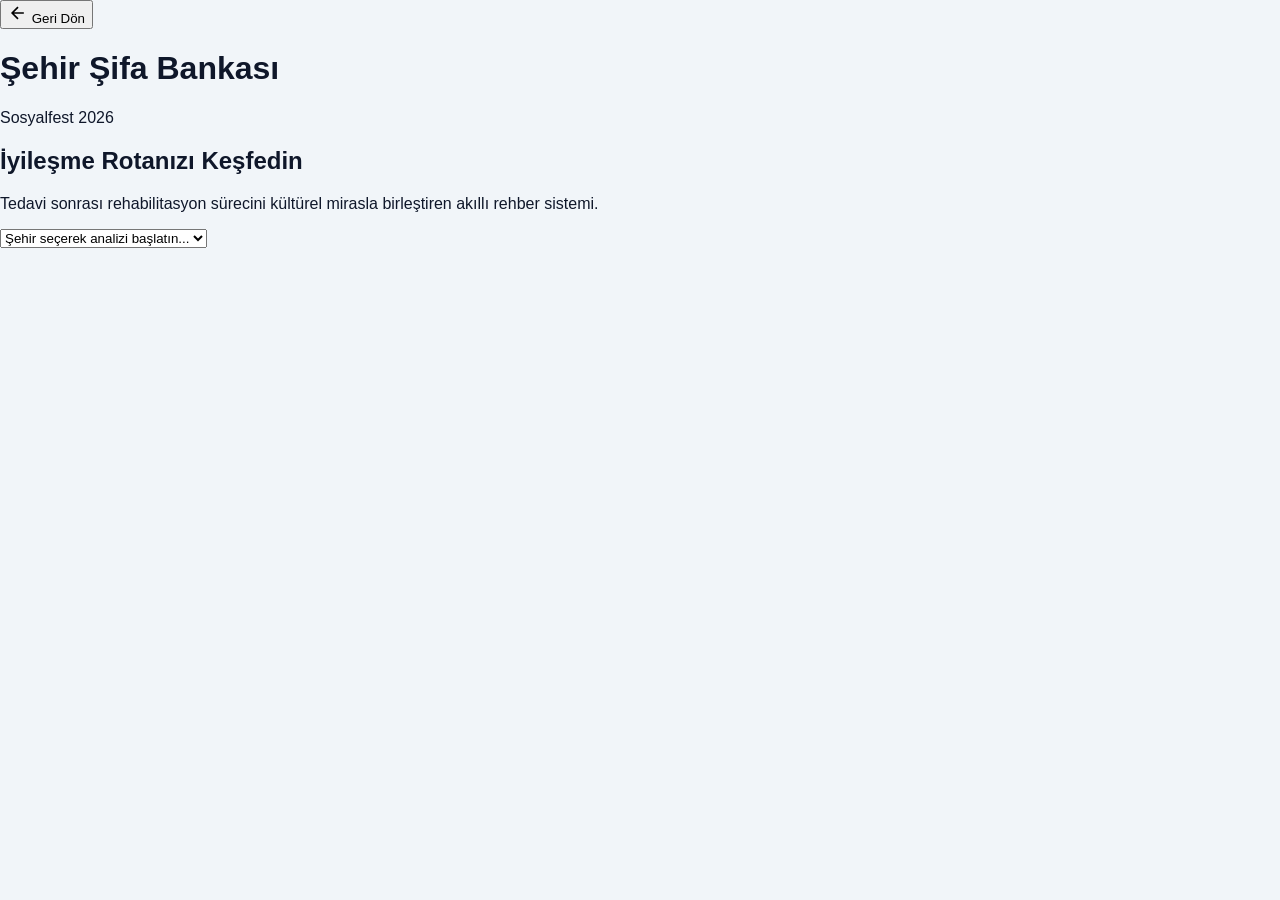
==== rehber.html @ 55301756 "Update rehber.html" ====
<!DOCTYPE html>
<html lang="tr">
<head>
    <meta charset="UTF-8">
    <meta name="viewport" content="width=device-width, initial-scale=1.0">
    <title>Sağlık Turizmi | Kültürel İyileşme Rehberi</title>
    <link rel="stylesheet" href="rehber.css">
</head>
<body>
    <div class="bg-blur shape-top"></div>
    <div class="bg-blur shape-bottom"></div>

    <div class="main-layout">
        <header class="navbar">
            <button onclick="window.history.back()" class="back-link">
                <svg width="20" height="20" viewBox="0 0 24 24" fill="none" stroke="currentColor" stroke-width="2"><path d="M19 12H5M12 19l-7-7 7-7"/></svg>
                Geri Dön
            </button>
            <div class="brand">
                <span class="pulse-icon"></span>
                <h1>Şehir Şifa Bankası</h1>
                <span class="sf-badge">Sosyalfest 2026</span>
            </div>
        </header>

        <section class="hero-section">
            <h2 class="animate-text">İyileşme Rotanızı Keşfedin</h2>
            <p>Tedavi sonrası rehabilitasyon sürecini kültürel mirasla birleştiren akıllı rehber sistemi.</p>
            
            <div class="input-group">
                <select id="citySelector" class="modern-select">
                    <option value="" disabled selected>Şehir seçerek analizi başlatın...</option>
                    <option value="eskisehir">Eskişehir</option>
                    <option value="adana">Adana</option>
                    <option value="istanbul">İstanbul</option>
                    <option value="antalya">Antalya</option>
                    <option value="ankara">Ankara</option>
                    </select>
                <div class="select-arrow"></div>
            </div>
        </section>

        <main id="resultContainer" class="results-grid hidden">
            </main>
    </div>

    <script src="rehber.js"></script>
</body>
</html>
---- rehber.css ----
:root {
    --bg-color: #f1f5f9;
    --dark-slate: #0f172a;
    --primary-blue: #0ea5e9;
    --glass-bg: rgba(255, 255, 255, 0.7);
    --glass-border: rgba(255, 255, 255, 0.5);
}

body {
    margin: 0;
    font-family: 'Segoe UI', Tahoma, Geneva, Verdana, sans-serif;
    background-color: var(--bg-color);
    color: var(--dark-slate);
    overflow-x: hidden;
}

/* Arka plandaki modern bulanık şekiller */
.bg-shape {
    position: fixed;
    border-radius: 50%;
    filter: blur(80px);
    z-index: -1;
}
.shape-1 { width: 400px; height: 400px; background: #e0f2fe; top: -100px; left: -100px; }
.shape-2 { width: 300px; height: 300px; background: #dbeafe; bottom: -50px; right: -50px; }

.guide-wrapper {
    max-width: 1000px;
    margin: 0 auto;
    padding: 20px;
}

/* --- HEADER --- */
.glass-header {
    display: flex;
    justify-content: space-between;
    align-items: center;
    background: var(--glass-bg);
    backdrop-filter: blur(15px);
    -webkit-backdrop-filter: blur(15px);
    padding: 15px 25px;
    border-radius: 20px;
    border: 1px solid var(--glass-border);
    box-shadow: 0 4px 30px rgba(0, 0, 0, 0.05);
    margin-bottom: 40px;
}

.btn-back {
    display: flex;
    align-items: center;
    gap: 8px;
    background: white;
    border: none;
    padding: 10px 18px;
    border-radius: 12px;
    font-weight: 600;
    cursor: pointer;
    box-shadow: 0 2px 10px rgba(0,0,0,0.05);
    transition: all 0.3s;
}

.btn-back:hover {
    background: var(--dark-slate);
    color: white;
}

.header-title { display: flex; align-items: center; gap: 10px; }
.header-title h2 { margin: 0; font-size: 1.2rem; }
.badge-pro { background: linear-gradient(135deg, #10b981, #059669); color: white; padding: 4px 10px; border-radius: 8px; font-size: 0.7rem; font-weight: bold; }

/* --- ARAMA ALANI --- */
.search-hero {
    text-align: center;
    margin-bottom: 50px;
    animation: slideDown 0.8s ease;
}

.search-hero h1 { font-size: 2.5rem; margin-bottom: 10px; color: var(--dark-slate); }
.search-hero p { color: #64748b; margin-bottom: 30px; }

.custom-select-wrapper {
    position: relative;
    max-width: 400px;
    margin: 0 auto;
}

.glass-select {
    width: 100%;
    appearance: none;
    background: white;
    border: 2px solid #e2e8f0;
    padding: 18px 20px;
    font-size: 1.1rem;
    border-radius: 16px;
    color: var(--dark-slate);
    font-weight: 600;
    cursor: pointer;
    box-shadow: 0 10px 25px rgba(0,0,0,0.05);
    transition: 0.3s;
}

.glass-select:focus { border-color: var(--primary-blue); outline: none; }

.select-icon {
    position: absolute;
    right: 20px;
    top: 50%;
    transform: translateY(-50%);
    pointer-events: none;
    color: #94a3b8;
}

/* --- KARTLAR (GRID) --- */
.places-grid {
    display: grid;
    grid-template-columns: repeat(auto-fit, minmax(300px, 1fr));
    gap: 25px;
}

.hidden { display: none; }

.place-card {
    background: white;
    border-radius: 20px;
    padding: 25px;
    box-shadow: 0 10px 30px rgba(0,0,0,0.04);
    border: 1px solid #f1f5f9;
    transition: all 0.4s;
    opacity: 0;
    transform: translateY(30px);
}

.place-card.show { opacity: 1; transform: translateY(0); }

.place-card:hover { transform: translateY(-5px); box-shadow: 0 15px 35px rgba(0,0,0,0.1); }

.card-tags { display: flex; gap: 8px; margin-bottom: 15px; }
.tag-access { background: #dcfce7; color: #166534; padding: 5px 10px; border-radius: 8px; font-size: 0.75rem; font-weight: bold; }
.tag-type { background: #e0f2fe; color: #075985; padding: 5px 10px; border-radius: 8px; font-size: 0.75rem; font-weight: bold; }

.place-card h3 { margin: 0 0 10px 0; font-size: 1.3rem; }
.place-card p { color: #475569; font-size: 0.9rem; line-height: 1.5; margin-bottom: 20px; }

.card-action {
    display: flex;
    justify-content: space-between;
    align-items: center;
    border-top: 1px solid #f1f5f9;
    padding-top: 15px;
}

.btn-route {
    background: var(--dark-slate);
    color: white;
    border: none;
    padding: 8px 16px;
    border-radius: 10px;
    font-weight: 600;
    cursor: pointer;
    transition: 0.3s;
}

.btn-route:hover { background: var(--primary-blue); }

/* Animasyonlar */
@keyframes slideDown {
    from { opacity: 0; transform: translateY(-20px); }
    to { opacity: 1; transform: translateY(0); }
}
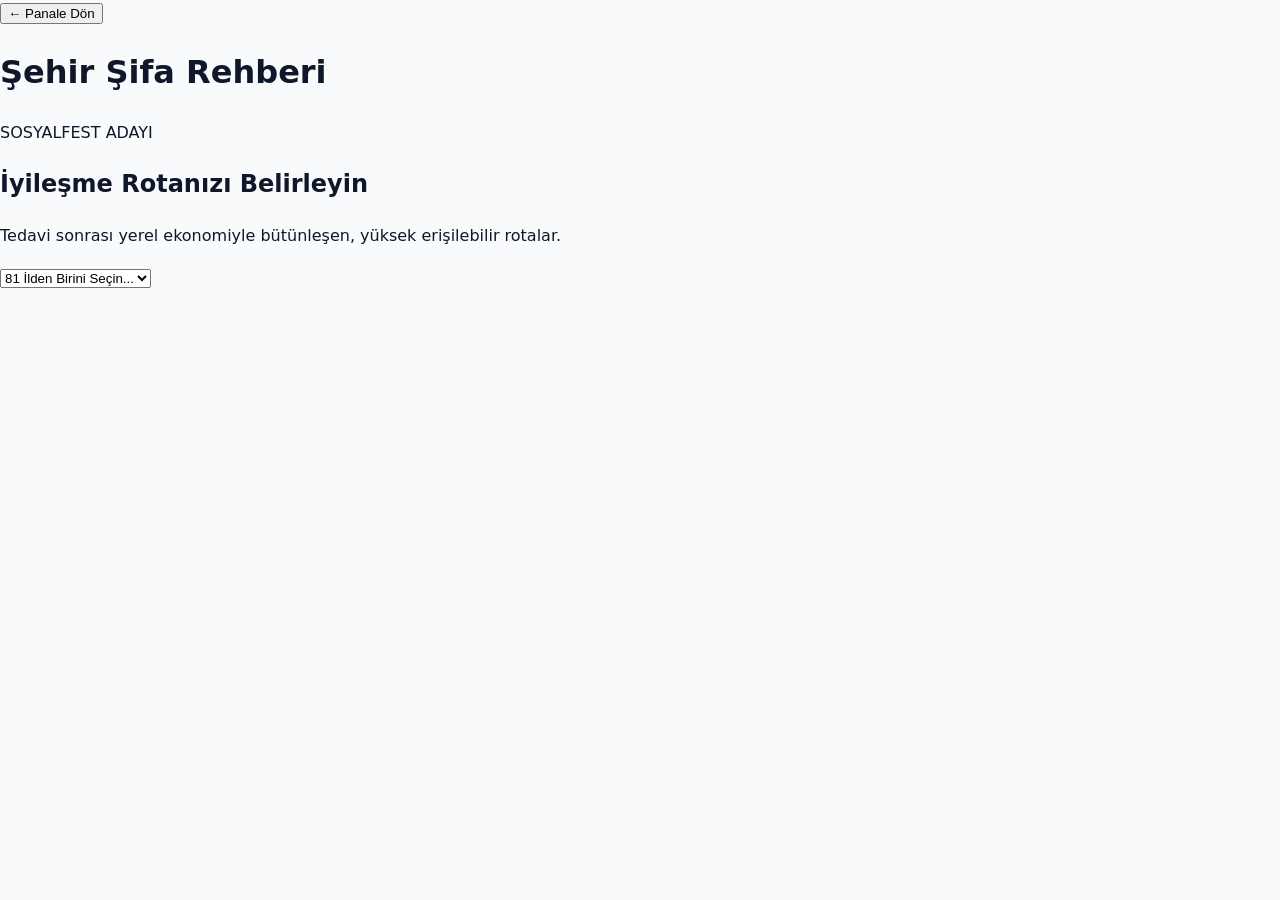
==== commit 2abe2d06: "Update rehber.html" ====
--- a/rehber.html
+++ b/rehber.html
@@ -3,44 +3,115 @@
 <head>
     <meta charset="UTF-8">
     <meta name="viewport" content="width=device-width, initial-scale=1.0">
-    <title>Sağlık Turizmi | Kültürel İyileşme Rehberi</title>
+    <title>Şehir Şifa Envanteri | Sosyalfest 2026</title>
     <link rel="stylesheet" href="rehber.css">
 </head>
 <body>
-    <div class="bg-blur shape-top"></div>
-    <div class="bg-blur shape-bottom"></div>
-
-    <div class="main-layout">
-        <header class="navbar">
-            <button onclick="window.history.back()" class="back-link">
-                <svg width="20" height="20" viewBox="0 0 24 24" fill="none" stroke="currentColor" stroke-width="2"><path d="M19 12H5M12 19l-7-7 7-7"/></svg>
-                Geri Dön
-            </button>
-            <div class="brand">
-                <span class="pulse-icon"></span>
-                <h1>Şehir Şifa Bankası</h1>
-                <span class="sf-badge">Sosyalfest 2026</span>
+    <div class="blur-bg"></div>
+    
+    <div class="container">
+        <header class="main-header">
+            <button onclick="window.history.back()" class="back-btn">← Panale Dön</button>
+            <div class="logo-box">
+                <div class="pulse"></div>
+                <h1>Şehir Şifa <span>Rehberi</span></h1>
             </div>
+            <div class="sf-tag">SOSYALFEST ADAYI</div>
         </header>
 
-        <section class="hero-section">
-            <h2 class="animate-text">İyileşme Rotanızı Keşfedin</h2>
-            <p>Tedavi sonrası rehabilitasyon sürecini kültürel mirasla birleştiren akıllı rehber sistemi.</p>
+        <section class="selection-area">
+            <h2>İyileşme Rotanızı Belirleyin</h2>
+            <p>Tedavi sonrası yerel ekonomiyle bütünleşen, yüksek erişilebilir rotalar.</p>
             
-            <div class="input-group">
-                <select id="citySelector" class="modern-select">
-                    <option value="" disabled selected>Şehir seçerek analizi başlatın...</option>
-                    <option value="eskisehir">Eskişehir</option>
-                    <option value="adana">Adana</option>
-                    <option value="istanbul">İstanbul</option>
-                    <option value="antalya">Antalya</option>
-                    <option value="ankara">Ankara</option>
-                    </select>
-                <div class="select-arrow"></div>
+            <div class="search-box">
+                <select id="citySelect">
+                    <option value="" disabled selected>81 İlden Birini Seçin...</option>
+                    <option value="ADANA">Adana</option>
+                    <option value="ADIYAMAN">Adıyaman</option>
+                    <option value="AFYONKARAHİSAR">Afyonkarahisar</option>
+                    <option value="AĞRI">Ağrı</option>
+                    <option value="AMASYA">Amasya</option>
+                    <option value="ANKARA">Ankara</option>
+                    <option value="ANTALYA">Antalya</option>
+                    <option value="ARTVİN">Artvin</option>
+                    <option value="AYDIN">Aydın</option>
+                    <option value="BALIKESİR">Balıkesir</option>
+                    <option value="BİLECİK">Bilecik</option>
+                    <option value="BİNGÖL">Bingöl</option>
+                    <option value="BİTLİS">Bitlis</option>
+                    <option value="BOLU">Bolu</option>
+                    <option value="BURDUR">Burdur</option>
+                    <option value="BURSA">Bursa</option>
+                    <option value="ÇANAKKALE">Çanakkale</option>
+                    <option value="ÇANKIRI">Çankırı</option>
+                    <option value="ÇORUM">Çorum</option>
+                    <option value="DENİZLİ">Denizli</option>
+                    <option value="DİYARBAKIR">Diyarbakır</option>
+                    <option value="EDİRNE">Edirne</option>
+                    <option value="ELAZIĞ">Elazığ</option>
+                    <option value="ERZİNCAN">Erzincan</option>
+                    <option value="ERZURUM">Erzurum</option>
+                    <option value="ESKİŞEHİR">Eskişehir</option>
+                    <option value="GAZİANTEP">Gaziantep</option>
+                    <option value="GİRESUN">Giresun</option>
+                    <option value="GÜMÜŞHANE">Gümüşhane</option>
+                    <option value="HAKKARİ">Hakkari</option>
+                    <option value="HATAY">Hatay</option>
+                    <option value="ISPARTA">Isparta</option>
+                    <option value="MERSİN">Mersin</option>
+                    <option value="İSTANBUL">İstanbul</option>
+                    <option value="İZMİR">İzmir</option>
+                    <option value="KARS">Kars</option>
+                    <option value="KASTAMONU">Kastamonu</option>
+                    <option value="KAYSERİ">Kayseri</option>
+                    <option value="KIRKLARELİ">Kırklareli</option>
+                    <option value="KIRŞEHİR">Kırşehir</option>
+                    <option value="KOCAELİ">Kocaeli</option>
+                    <option value="KONYA">Konya</option>
+                    <option value="KÜTAHYA">Kütahya</option>
+                    <option value="MALATYA">Malatya</option>
+                    <option value="MANİSA">Manisa</option>
+                    <option value="KAHRAMANMARAŞ">Kahramanmaraş</option>
+                    <option value="MARDİN">Mardin</option>
+                    <option value="MUĞLA">Muğla</option>
+                    <option value="MUŞ">Muş</option>
+                    <option value="NEVŞEHİR">Nevşehir</option>
+                    <option value="NİĞDE">Niğde</option>
+                    <option value="ORDU">Ordu</option>
+                    <option value="RIZE">Rize</option>
+                    <option value="SAKARYA">Sakarya</option>
+                    <option value="SAMSUN">Samsun</option>
+                    <option value="SİİRT">Siirt</option>
+                    <option value="SİNOP">Sinop</option>
+                    <option value="SİVAS">Sivas</option>
+                    <option value="TEKİRDAĞ">Tekirdağ</option>
+                    <option value="TOKAT">Tokat</option>
+                    <option value="TRABZON">Trabzon</option>
+                    <option value="TUNCELİ">Tunceli</option>
+                    <option value="ŞANLIURFA">Şanlıurfa</option>
+                    <option value="UŞAK">Uşak</option>
+                    <option value="VAN">Van</option>
+                    <option value="YOZGAT">Yozgat</option>
+                    <option value="ZONGULDAK">Zonguldak</option>
+                    <option value="AKSARAY">Aksaray</option>
+                    <option value="BAYBURT">Bayburt</option>
+                    <option value="KARAMAN">Karaman</option>
+                    <option value="KIRIKKALE">Kırıkkale</option>
+                    <option value="BATMAN">Batman</option>
+                    <option value="ŞIRNAK">Şırnak</option>
+                    <option value="BARTIN">Bartın</option>
+                    <option value="ARDAHAN">Ardahan</option>
+                    <option value="IĞDIR">Iğdır</option>
+                    <option value="YALOVA">Yalova</option>
+                    <option value="KARABÜK">Karabük</option>
+                    <option value="KİLİS">Kilis</option>
+                    <option value="OSMANİYE">Osmaniye</option>
+                    <option value="DÜZCE">Düzce</option>
+                </select>
             </div>
         </section>
 
-        <main id="resultContainer" class="results-grid hidden">
+        <main id="output" class="places-grid hidden">
             </main>
     </div>
 
--- a/rehber.css
+++ b/rehber.css
@@ -1,169 +1,117 @@
 :root {
-    --bg-color: #f1f5f9;
-    --dark-slate: #0f172a;
-    --primary-blue: #0ea5e9;
-    --glass-bg: rgba(255, 255, 255, 0.7);
-    --glass-border: rgba(255, 255, 255, 0.5);
+    --primary: #0ea5e9;
+    --dark: #0f172a;
+    --slate: #64748b;
+    --gold: #b45309;
+    --gold-bg: #fef3c7;
+    --glass: rgba(255, 255, 255, 0.8);
 }
 
 body {
     margin: 0;
-    font-family: 'Segoe UI', Tahoma, Geneva, Verdana, sans-serif;
-    background-color: var(--bg-color);
-    color: var(--dark-slate);
-    overflow-x: hidden;
+    font-family: 'Inter', system-ui, sans-serif;
+    background-color: #f8fafc;
+    color: var(--dark);
+    line-height: 1.6;
 }
 
-/* Arka plandaki modern bulanık şekiller */
-.bg-shape {
-    position: fixed;
-    border-radius: 50%;
-    filter: blur(80px);
-    z-index: -1;
-}
-.shape-1 { width: 400px; height: 400px; background: #e0f2fe; top: -100px; left: -100px; }
-.shape-2 { width: 300px; height: 300px; background: #dbeafe; bottom: -50px; right: -50px; }
+/* Arka Plan */
+.bg-blur { position: fixed; border-radius: 50%; filter: blur(100px); z-index: -1; opacity: 0.5; }
+.shape-top { width: 500px; height: 500px; background: #bae6fd; top: -200px; left: -100px; }
+.shape-bottom { width: 400px; height: 400px; background: #e0f2fe; bottom: -100px; right: -50px; }
 
-.guide-wrapper {
-    max-width: 1000px;
-    margin: 0 auto;
-    padding: 20px;
-}
+.main-layout { max-width: 1100px; margin: 0 auto; padding: 20px; }
 
-/* --- HEADER --- */
-.glass-header {
+/* Navbar */
+.navbar {
     display: flex;
     justify-content: space-between;
     align-items: center;
-    background: var(--glass-bg);
-    backdrop-filter: blur(15px);
-    -webkit-backdrop-filter: blur(15px);
-    padding: 15px 25px;
+    padding: 20px;
+    background: var(--glass);
+    backdrop-filter: blur(10px);
     border-radius: 20px;
-    border: 1px solid var(--glass-border);
-    box-shadow: 0 4px 30px rgba(0, 0, 0, 0.05);
-    margin-bottom: 40px;
+    border: 1px solid rgba(255,255,255,0.5);
+    margin-bottom: 50px;
+    box-shadow: 0 4px 20px rgba(0,0,0,0.03);
 }
 
-.btn-back {
+.back-link {
     display: flex;
     align-items: center;
     gap: 8px;
     background: white;
     border: none;
-    padding: 10px 18px;
+    padding: 10px 20px;
     border-radius: 12px;
-    font-weight: 600;
-    cursor: pointer;
-    box-shadow: 0 2px 10px rgba(0,0,0,0.05);
-    transition: all 0.3s;
-}
-
-.btn-back:hover {
-    background: var(--dark-slate);
-    color: white;
-}
-
-.header-title { display: flex; align-items: center; gap: 10px; }
-.header-title h2 { margin: 0; font-size: 1.2rem; }
-.badge-pro { background: linear-gradient(135deg, #10b981, #059669); color: white; padding: 4px 10px; border-radius: 8px; font-size: 0.7rem; font-weight: bold; }
-
-/* --- ARAMA ALANI --- */
-.search-hero {
-    text-align: center;
-    margin-bottom: 50px;
-    animation: slideDown 0.8s ease;
-}
-
-.search-hero h1 { font-size: 2.5rem; margin-bottom: 10px; color: var(--dark-slate); }
-.search-hero p { color: #64748b; margin-bottom: 30px; }
-
-.custom-select-wrapper {
-    position: relative;
-    max-width: 400px;
-    margin: 0 auto;
-}
-
-.glass-select {
-    width: 100%;
-    appearance: none;
-    background: white;
-    border: 2px solid #e2e8f0;
-    padding: 18px 20px;
-    font-size: 1.1rem;
-    border-radius: 16px;
-    color: var(--dark-slate);
-    font-weight: 600;
-    cursor: pointer;
-    box-shadow: 0 10px 25px rgba(0,0,0,0.05);
-    transition: 0.3s;
-}
-
-.glass-select:focus { border-color: var(--primary-blue); outline: none; }
-
-.select-icon {
-    position: absolute;
-    right: 20px;
-    top: 50%;
-    transform: translateY(-50%);
-    pointer-events: none;
-    color: #94a3b8;
-}
-
-/* --- KARTLAR (GRID) --- */
-.places-grid {
-    display: grid;
-    grid-template-columns: repeat(auto-fit, minmax(300px, 1fr));
-    gap: 25px;
-}
-
-.hidden { display: none; }
-
-.place-card {
-    background: white;
-    border-radius: 20px;
-    padding: 25px;
-    box-shadow: 0 10px 30px rgba(0,0,0,0.04);
-    border: 1px solid #f1f5f9;
-    transition: all 0.4s;
-    opacity: 0;
-    transform: translateY(30px);
-}
-
-.place-card.show { opacity: 1; transform: translateY(0); }
-
-.place-card:hover { transform: translateY(-5px); box-shadow: 0 15px 35px rgba(0,0,0,0.1); }
-
-.card-tags { display: flex; gap: 8px; margin-bottom: 15px; }
-.tag-access { background: #dcfce7; color: #166534; padding: 5px 10px; border-radius: 8px; font-size: 0.75rem; font-weight: bold; }
-.tag-type { background: #e0f2fe; color: #075985; padding: 5px 10px; border-radius: 8px; font-size: 0.75rem; font-weight: bold; }
-
-.place-card h3 { margin: 0 0 10px 0; font-size: 1.3rem; }
-.place-card p { color: #475569; font-size: 0.9rem; line-height: 1.5; margin-bottom: 20px; }
-
-.card-action {
-    display: flex;
-    justify-content: space-between;
-    align-items: center;
-    border-top: 1px solid #f1f5f9;
-    padding-top: 15px;
-}
-
-.btn-route {
-    background: var(--dark-slate);
-    color: white;
-    border: none;
-    padding: 8px 16px;
-    border-radius: 10px;
     font-weight: 600;
     cursor: pointer;
     transition: 0.3s;
 }
 
-.btn-route:hover { background: var(--primary-blue); }
+.back-link:hover { background: var(--dark); color: white; }
 
-/* Animasyonlar */
-@keyframes slideDown {
-    from { opacity: 0; transform: translateY(-20px); }
-    to { opacity: 1; transform: translateY(0); }
+.brand { display: flex; align-items: center; gap: 12px; }
+.brand h1 { font-size: 1.1rem; margin: 0; letter-spacing: -0.5px; }
+.sf-badge { background: #10b981; color: white; font-size: 0.7rem; padding: 4px 10px; border-radius: 20px; font-weight: bold; }
+
+/* Hero */
+.hero-section { text-align: center; margin-bottom: 60px; }
+.hero-section h2 { font-size: 2.8rem; margin-bottom: 10px; color: var(--dark); }
+.hero-section p { color: var(--slate); max-width: 600px; margin: 0 auto 30px; }
+
+.input-group { position: relative; max-width: 450px; margin: 0 auto; }
+.modern-select {
+    width: 100%;
+    padding: 18px 25px;
+    border-radius: 18px;
+    border: 2px solid #e2e8f0;
+    font-size: 1.1rem;
+    font-weight: 600;
+    appearance: none;
+    cursor: pointer;
+    background: white;
+    box-shadow: 0 10px 30px rgba(0,0,0,0.05);
 }
+
+/* Grid & Cards */
+.results-grid {
+    display: grid;
+    grid-template-columns: repeat(auto-fit, minmax(320px, 1fr));
+    gap: 25px;
+}
+
+.place-card {
+    background: white;
+    border-radius: 24px;
+    padding: 30px;
+    border: 1px solid #f1f5f9;
+    box-shadow: 0 4px 6px rgba(0,0,0,0.02);
+    transition: 0.4s cubic-bezier(0.175, 0.885, 0.32, 1.275);
+    opacity: 0;
+    transform: translateY(20px);
+}
+
+.place-card.show { opacity: 1; transform: translateY(0); }
+.place-card:hover { transform: translateY(-8px); box-shadow: 0 20px 40px rgba(0,0,0,0.08); }
+
+.tag-row { display: flex; gap: 10px; margin-bottom: 20px; }
+.tag { padding: 6px 12px; border-radius: 10px; font-size: 0.75rem; font-weight: 700; text-transform: uppercase; }
+.tag-blue { background: #e0f2fe; color: #0369a1; }
+.tag-green { background: #dcfce7; color: #15803d; }
+
+/* Premium Box (Döviz Girişi) */
+.premium-offer {
+    background: var(--gold-bg);
+    border: 1px dashed var(--gold);
+    padding: 15px;
+    border-radius: 15px;
+    margin: 20px 0;
+    display: flex;
+    gap: 12px;
+}
+
+.premium-offer b { color: var(--gold); font-size: 0.8rem; display: block; margin-bottom: 2px; }
+.premium-offer p { font-size: 0.85rem; color: #92400e; margin: 0; font-weight: 500; }
+
+.hidden { display: none; }
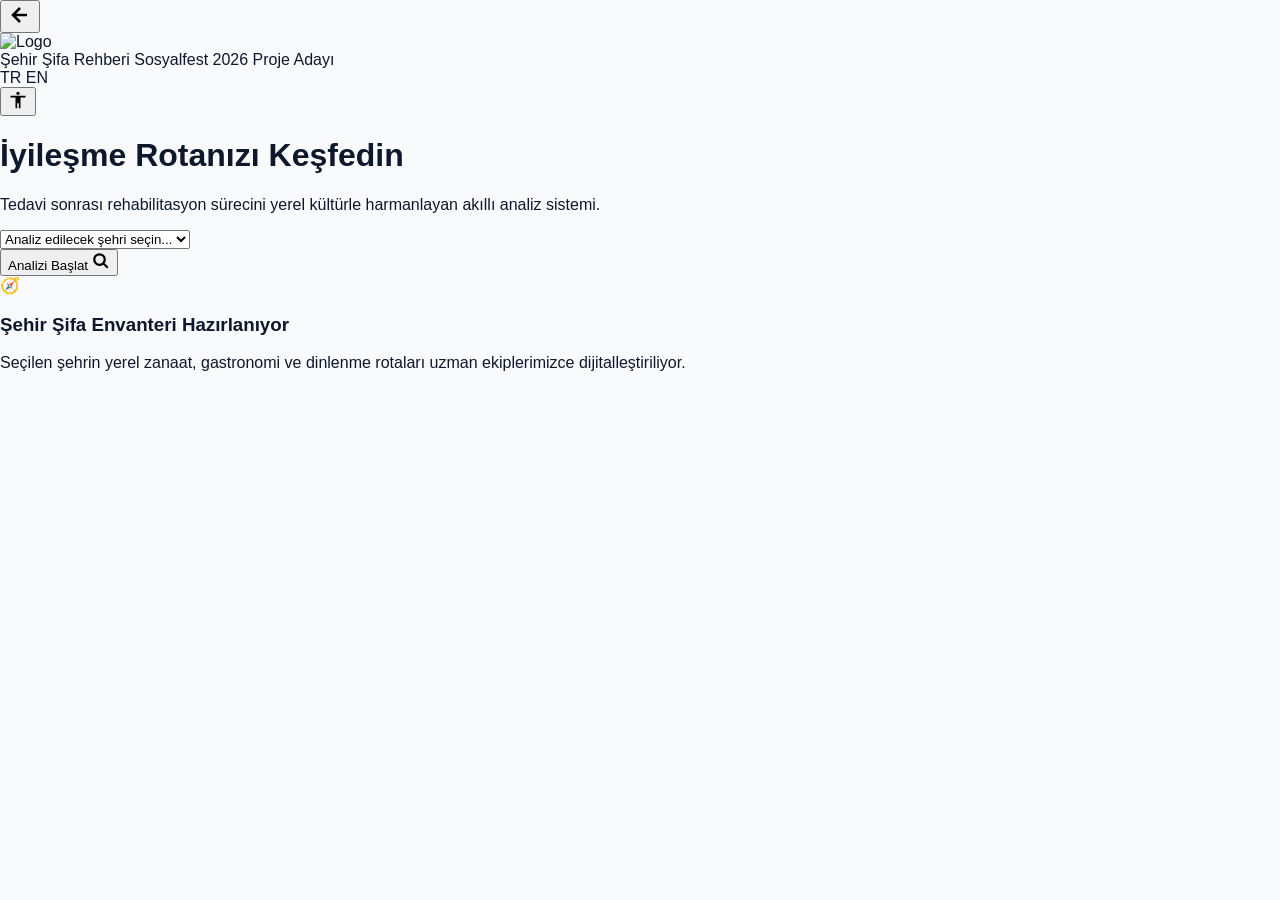
==== commit 8f469bc9: "Update rehber.html" ====
--- a/rehber.html
+++ b/rehber.html
@@ -3,116 +3,112 @@
 <head>
     <meta charset="UTF-8">
     <meta name="viewport" content="width=device-width, initial-scale=1.0">
-    <title>Şehir Şifa Envanteri | Sosyalfest 2026</title>
+    <title>Şehir Şifa Bankası | Akıllı İyileşme Rehberi</title>
+    
+    <link rel="icon" type="image/png" href="assets/logo.png">
+    
+    <link href="https://fonts.googleapis.com/css2?family=Plus+Jakarta+Sans:wght@300;400;600;800&display=swap" rel="stylesheet">
+    
     <link rel="stylesheet" href="rehber.css">
 </head>
 <body>
-    <div class="blur-bg"></div>
-    
-    <div class="container">
-        <header class="main-header">
-            <button onclick="window.history.back()" class="back-btn">← Panale Dön</button>
-            <div class="logo-box">
-                <div class="pulse"></div>
-                <h1>Şehir Şifa <span>Rehberi</span></h1>
+
+    <div class="background-elements">
+        <div class="blob"></div>
+        <div class="blob"></div>
+    </div>
+
+    <div class="app-container">
+        <nav class="glass-nav">
+            <div class="nav-left">
+                <button onclick="window.history.back()" class="btn-icon" title="Geri Dön">
+                    <svg viewBox="0 0 24 24" width="24" height="24" fill="none" stroke="currentColor" stroke-width="2.5"><path d="M19 12H5M12 19l-7-7 7-7"/></svg>
+                </button>
+                <div class="brand-identity">
+                    <img src="assets/logo.png" alt="Logo" class="mini-logo">
+                    <div class="brand-text">
+                        <span class="brand-name">Şehir Şifa Rehberi</span>
+                        <span class="brand-tagline">Sosyalfest 2026 Proje Adayı</span>
+                    </div>
+                </div>
             </div>
-            <div class="sf-tag">SOSYALFEST ADAYI</div>
+            
+            <div class="nav-right">
+                <div class="lang-switcher">
+                    <span class="active">TR</span>
+                    <span>EN</span>
+                </div>
+                <button class="btn-accessibility" title="Engelsiz Modu">
+                    <svg viewBox="0 0 24 24" width="20" height="20" fill="currentColor"><path d="M12 2c1.1 0 2 .9 2 2s-.9 2-2 2-2-.9-2-2 .9-2 2-2zm9 7h-6v13h-2v-6h-2v6H9V9H3V7h18v2z"/></svg>
+                </button>
+            </div>
+        </nav>
+
+        <header class="hero-header">
+            <h1 class="gradient-text">İyileşme Rotanızı Keşfedin</h1>
+            <p>Tedavi sonrası rehabilitasyon sürecini yerel kültürle harmanlayan akıllı analiz sistemi.</p>
+            
+            <div class="search-engine">
+                <div class="select-wrapper">
+                    <select id="citySelector">
+                        <option value="" disabled selected>Analiz edilecek şehri seçin...</option>
+                        <option value="eskisehir">Eskişehir</option>
+                        <option value="adana">Adana</option>
+                        <option value="istanbul">İstanbul</option>
+                        <option value="antalya">Antalya</option>
+                        </select>
+                </div>
+                <button class="btn-search">
+                    <span>Analizi Başlat</span>
+                    <svg viewBox="0 0 24 24" width="18" height="18" fill="none" stroke="currentColor" stroke-width="3"><path d="M21 21l-6-6m2-5a7 7 0 11-14 0 7 7 0 0114 0z"/></svg>
+                </button>
+            </div>
         </header>
 
-        <section class="selection-area">
-            <h2>İyileşme Rotanızı Belirleyin</h2>
-            <p>Tedavi sonrası yerel ekonomiyle bütünleşen, yüksek erişilebilir rotalar.</p>
-            
-            <div class="search-box">
-                <select id="citySelect">
-                    <option value="" disabled selected>81 İlden Birini Seçin...</option>
-                    <option value="ADANA">Adana</option>
-                    <option value="ADIYAMAN">Adıyaman</option>
-                    <option value="AFYONKARAHİSAR">Afyonkarahisar</option>
-                    <option value="AĞRI">Ağrı</option>
-                    <option value="AMASYA">Amasya</option>
-                    <option value="ANKARA">Ankara</option>
-                    <option value="ANTALYA">Antalya</option>
-                    <option value="ARTVİN">Artvin</option>
-                    <option value="AYDIN">Aydın</option>
-                    <option value="BALIKESİR">Balıkesir</option>
-                    <option value="BİLECİK">Bilecik</option>
-                    <option value="BİNGÖL">Bingöl</option>
-                    <option value="BİTLİS">Bitlis</option>
-                    <option value="BOLU">Bolu</option>
-                    <option value="BURDUR">Burdur</option>
-                    <option value="BURSA">Bursa</option>
-                    <option value="ÇANAKKALE">Çanakkale</option>
-                    <option value="ÇANKIRI">Çankırı</option>
-                    <option value="ÇORUM">Çorum</option>
-                    <option value="DENİZLİ">Denizli</option>
-                    <option value="DİYARBAKIR">Diyarbakır</option>
-                    <option value="EDİRNE">Edirne</option>
-                    <option value="ELAZIĞ">Elazığ</option>
-                    <option value="ERZİNCAN">Erzincan</option>
-                    <option value="ERZURUM">Erzurum</option>
-                    <option value="ESKİŞEHİR">Eskişehir</option>
-                    <option value="GAZİANTEP">Gaziantep</option>
-                    <option value="GİRESUN">Giresun</option>
-                    <option value="GÜMÜŞHANE">Gümüşhane</option>
-                    <option value="HAKKARİ">Hakkari</option>
-                    <option value="HATAY">Hatay</option>
-                    <option value="ISPARTA">Isparta</option>
-                    <option value="MERSİN">Mersin</option>
-                    <option value="İSTANBUL">İstanbul</option>
-                    <option value="İZMİR">İzmir</option>
-                    <option value="KARS">Kars</option>
-                    <option value="KASTAMONU">Kastamonu</option>
-                    <option value="KAYSERİ">Kayseri</option>
-                    <option value="KIRKLARELİ">Kırklareli</option>
-                    <option value="KIRŞEHİR">Kırşehir</option>
-                    <option value="KOCAELİ">Kocaeli</option>
-                    <option value="KONYA">Konya</option>
-                    <option value="KÜTAHYA">Kütahya</option>
-                    <option value="MALATYA">Malatya</option>
-                    <option value="MANİSA">Manisa</option>
-                    <option value="KAHRAMANMARAŞ">Kahramanmaraş</option>
-                    <option value="MARDİN">Mardin</option>
-                    <option value="MUĞLA">Muğla</option>
-                    <option value="MUŞ">Muş</option>
-                    <option value="NEVŞEHİR">Nevşehir</option>
-                    <option value="NİĞDE">Niğde</option>
-                    <option value="ORDU">Ordu</option>
-                    <option value="RIZE">Rize</option>
-                    <option value="SAKARYA">Sakarya</option>
-                    <option value="SAMSUN">Samsun</option>
-                    <option value="SİİRT">Siirt</option>
-                    <option value="SİNOP">Sinop</option>
-                    <option value="SİVAS">Sivas</option>
-                    <option value="TEKİRDAĞ">Tekirdağ</option>
-                    <option value="TOKAT">Tokat</option>
-                    <option value="TRABZON">Trabzon</option>
-                    <option value="TUNCELİ">Tunceli</option>
-                    <option value="ŞANLIURFA">Şanlıurfa</option>
-                    <option value="UŞAK">Uşak</option>
-                    <option value="VAN">Van</option>
-                    <option value="YOZGAT">Yozgat</option>
-                    <option value="ZONGULDAK">Zonguldak</option>
-                    <option value="AKSARAY">Aksaray</option>
-                    <option value="BAYBURT">Bayburt</option>
-                    <option value="KARAMAN">Karaman</option>
-                    <option value="KIRIKKALE">Kırıkkale</option>
-                    <option value="BATMAN">Batman</option>
-                    <option value="ŞIRNAK">Şırnak</option>
-                    <option value="BARTIN">Bartın</option>
-                    <option value="ARDAHAN">Ardahan</option>
-                    <option value="IĞDIR">Iğdır</option>
-                    <option value="YALOVA">Yalova</option>
-                    <option value="KARABÜK">Karabük</option>
-                    <option value="KİLİS">Kilis</option>
-                    <option value="OSMANİYE">Osmaniye</option>
-                    <option value="DÜZCE">Düzce</option>
-                </select>
+        <main id="mainGrid" class="results-grid hidden">
+            <div class="rota-card animate-card">
+                <div class="card-status">
+                    <span class="status-badge accessibility-high">♿ Tam Erişilebilir</span>
+                    <span class="status-badge impact-high">💎 Yerel Kalkınma: %92</span>
+                </div>
+                
+                <div class="card-image-area">
+                    <img src="assets/sample-place.jpg" alt="Yer Resmi">
+                    <div class="healing-score">
+                        <span class="score-val">9.8</span>
+                        <span class="score-label">Şifa Skoru</span>
+                    </div>
+                </div>
+
+                <div class="card-content">
+                    <div class="cat-tag">KÜLTÜR & TERAPİ</div>
+                    <h3>Odunpazarı Zanaat Atölyeleri</h3>
+                    <p>Ameliyat sonrası motor beceri rehabilitasyonu için lületaşı ve cam işleme seansları.</p>
+                    
+                    <div class="card-metrics">
+                        <div class="metric">
+                            <small>Mesafe</small>
+                            <span>Merkezde</span>
+                        </div>
+                        <div class="metric">
+                            <small>Sakinlik</small>
+                            <span>Yüksek</span>
+                        </div>
+                    </div>
+
+                    <div class="card-actions">
+                        <button class="btn-details">Detaylı Analiz</button>
+                        <button class="btn-route">Yol Tarifi</button>
+                    </div>
+                </div>
             </div>
-        </section>
+        </main>
 
-        <main id="output" class="places-grid hidden">
-            </main>
+        <footer id="emptyState" class="empty-state">
+            <div class="empty-icon">🧭</div>
+            <h3>Şehir Şifa Envanteri Hazırlanıyor</h3>
+            <p>Seçilen şehrin yerel zanaat, gastronomi ve dinlenme rotaları uzman ekiplerimizce dijitalleştiriliyor.</p>
+        </footer>
     </div>
 
     <script src="rehber.js"></script>
--- a/rehber.css
+++ b/rehber.css
@@ -1,117 +1,107 @@
 :root {
-    --primary: #0ea5e9;
+    --primary: #0284c7;
     --dark: #0f172a;
-    --slate: #64748b;
-    --gold: #b45309;
-    --gold-bg: #fef3c7;
-    --glass: rgba(255, 255, 255, 0.8);
+    --accent: #10b981;
+    --bg: #f8fafc;
 }
 
 body {
     margin: 0;
-    font-family: 'Inter', system-ui, sans-serif;
-    background-color: #f8fafc;
+    font-family: 'Inter', sans-serif;
+    background: var(--bg);
     color: var(--dark);
-    line-height: 1.6;
+    overflow-x: hidden;
 }
 
-/* Arka Plan */
-.bg-blur { position: fixed; border-radius: 50%; filter: blur(100px); z-index: -1; opacity: 0.5; }
-.shape-top { width: 500px; height: 500px; background: #bae6fd; top: -200px; left: -100px; }
-.shape-bottom { width: 400px; height: 400px; background: #e0f2fe; bottom: -100px; right: -50px; }
+.blur-bg {
+    position: fixed;
+    top: -10%; left: -10%;
+    width: 120%; height: 120%;
+    background: radial-gradient(circle, #e0f2fe 0%, #f8fafc 100%);
+    z-index: -1;
+}
 
-.main-layout { max-width: 1100px; margin: 0 auto; padding: 20px; }
+.container { max-width: 1100px; margin: 0 auto; padding: 20px; }
 
-/* Navbar */
-.navbar {
+/* Header */
+.main-header {
     display: flex;
     justify-content: space-between;
     align-items: center;
     padding: 20px;
-    background: var(--glass);
-    backdrop-filter: blur(10px);
+    background: white;
     border-radius: 20px;
-    border: 1px solid rgba(255,255,255,0.5);
-    margin-bottom: 50px;
-    box-shadow: 0 4px 20px rgba(0,0,0,0.03);
+    box-shadow: 0 4px 20px rgba(0,0,0,0.05);
+    margin-bottom: 40px;
 }
 
-.back-link {
-    display: flex;
-    align-items: center;
-    gap: 8px;
-    background: white;
-    border: none;
-    padding: 10px 20px;
-    border-radius: 12px;
-    font-weight: 600;
-    cursor: pointer;
-    transition: 0.3s;
+.back-btn {
+    background: var(--dark);
+    color: white; border: none;
+    padding: 10px 20px; border-radius: 12px;
+    cursor: pointer; font-weight: 600;
 }
 
-.back-link:hover { background: var(--dark); color: white; }
+.logo-box h1 { font-size: 1.2rem; margin: 0; }
+.logo-box span { color: var(--primary); }
 
-.brand { display: flex; align-items: center; gap: 12px; }
-.brand h1 { font-size: 1.1rem; margin: 0; letter-spacing: -0.5px; }
-.sf-badge { background: #10b981; color: white; font-size: 0.7rem; padding: 4px 10px; border-radius: 20px; font-weight: bold; }
-
-/* Hero */
-.hero-section { text-align: center; margin-bottom: 60px; }
-.hero-section h2 { font-size: 2.8rem; margin-bottom: 10px; color: var(--dark); }
-.hero-section p { color: var(--slate); max-width: 600px; margin: 0 auto 30px; }
-
-.input-group { position: relative; max-width: 450px; margin: 0 auto; }
-.modern-select {
-    width: 100%;
-    padding: 18px 25px;
-    border-radius: 18px;
-    border: 2px solid #e2e8f0;
-    font-size: 1.1rem;
-    font-weight: 600;
-    appearance: none;
-    cursor: pointer;
-    background: white;
-    box-shadow: 0 10px 30px rgba(0,0,0,0.05);
+.sf-tag {
+    background: var(--accent);
+    color: white; padding: 5px 12px;
+    border-radius: 8px; font-weight: 800; font-size: 0.7rem;
 }
 
-/* Grid & Cards */
-.results-grid {
+/* Search */
+.selection-area { text-align: center; margin-bottom: 50px; }
+.modern-select {
+    width: 100%; max-width: 400px;
+    padding: 15px; border-radius: 12px;
+    border: 2px solid #e2e8f0; font-size: 1rem;
+}
+
+/* Grid */
+.places-grid {
     display: grid;
     grid-template-columns: repeat(auto-fit, minmax(320px, 1fr));
     gap: 25px;
+    padding-bottom: 50px;
 }
 
-.place-card {
-    background: white;
-    border-radius: 24px;
-    padding: 30px;
-    border: 1px solid #f1f5f9;
-    box-shadow: 0 4px 6px rgba(0,0,0,0.02);
-    transition: 0.4s cubic-bezier(0.175, 0.885, 0.32, 1.275);
-    opacity: 0;
-    transform: translateY(20px);
+.hidden { display: none; }
+
+/* Place Card */
+.card {
+    background: white; border-radius: 24px;
+    padding: 25px; border: 1px solid #f1f5f9;
+    box-shadow: 0 10px 30px rgba(0,0,0,0.03);
+    transition: 0.3s ease;
+    opacity: 0; transform: translateY(20px);
 }
 
-.place-card.show { opacity: 1; transform: translateY(0); }
-.place-card:hover { transform: translateY(-8px); box-shadow: 0 20px 40px rgba(0,0,0,0.08); }
+.card.show { opacity: 1; transform: translateY(0); }
 
-.tag-row { display: flex; gap: 10px; margin-bottom: 20px; }
-.tag { padding: 6px 12px; border-radius: 10px; font-size: 0.75rem; font-weight: 700; text-transform: uppercase; }
-.tag-blue { background: #e0f2fe; color: #0369a1; }
-.tag-green { background: #dcfce7; color: #15803d; }
+.card-header { display: flex; justify-content: space-between; margin-bottom: 15px; }
+.score-badge { background: #fef3c7; color: #92400e; padding: 4px 10px; border-radius: 8px; font-size: 0.8rem; font-weight: 700; }
 
-/* Premium Box (Döviz Girişi) */
-.premium-offer {
-    background: var(--gold-bg);
-    border: 1px dashed var(--gold);
-    padding: 15px;
-    border-radius: 15px;
-    margin: 20px 0;
-    display: flex;
-    gap: 12px;
+.card h3 { margin: 10px 0; color: var(--dark); }
+.card p { color: #64748b; font-size: 0.9rem; line-height: 1.6; }
+
+.eco-box {
+    background: #ecfdf5; border: 1px solid #10b981;
+    padding: 12px; border-radius: 12px; margin-top: 15px;
 }
 
-.premium-offer b { color: var(--gold); font-size: 0.8rem; display: block; margin-bottom: 2px; }
-.premium-offer p { font-size: 0.85rem; color: #92400e; margin: 0; font-weight: 500; }
+.eco-box small { color: #065f46; font-weight: 700; display: block; }
+.eco-box span { font-size: 0.85rem; color: #047857; }
 
-.hidden { display: none; }
+.card-footer {
+    margin-top: 20px; padding-top: 15px;
+    border-top: 1px solid #f1f5f9;
+    display: flex; justify-content: space-between; align-items: center;
+}
+
+.btn-go {
+    background: var(--primary); color: white;
+    border: none; padding: 8px 16px; border-radius: 8px;
+    cursor: pointer; font-weight: 600;
+}
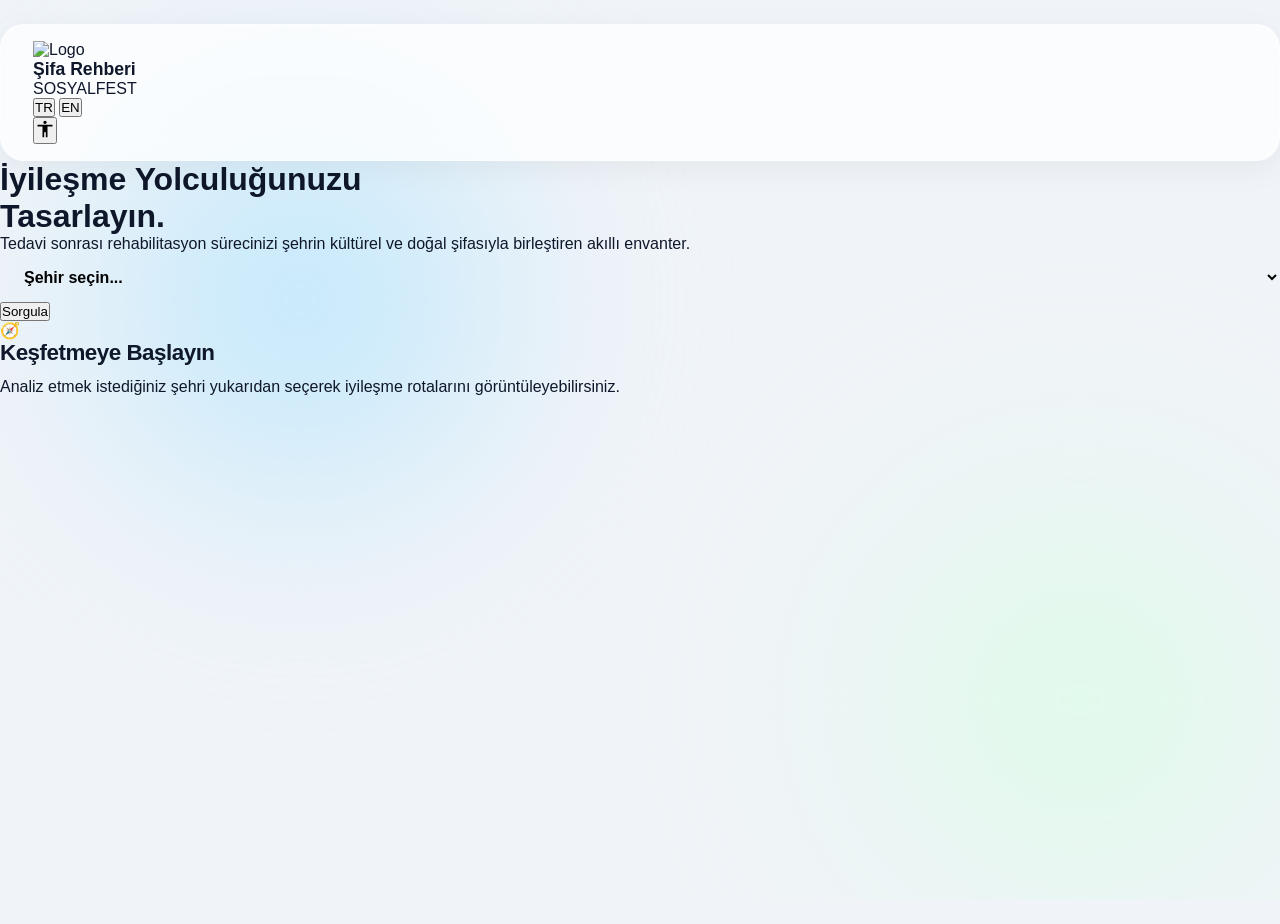
==== commit bc492c5d: "Update rehber.html" ====
--- a/rehber.html
+++ b/rehber.html
@@ -3,9 +3,9 @@
 <head>
     <meta charset="UTF-8">
     <meta name="viewport" content="width=device-width, initial-scale=1.0">
-    <title>Şehir Şifa Bankası | Akıllı İyileşme Rehberi</title>
+    <title>Şehir Şifa Rehberi | Sosyalfest 2026</title>
     
-    <link rel="icon" type="image/png" href="assets/logo.png">
+    <link rel="icon" type="image/png" href="logo.png">
     
     <link href="https://fonts.googleapis.com/css2?family=Plus+Jakarta+Sans:wght@300;400;600;800&display=swap" rel="stylesheet">
     
@@ -20,95 +20,55 @@
 
     <div class="app-container">
         <nav class="glass-nav">
-            <div class="nav-left">
-                <button onclick="window.history.back()" class="btn-icon" title="Geri Dön">
-                    <svg viewBox="0 0 24 24" width="24" height="24" fill="none" stroke="currentColor" stroke-width="2.5"><path d="M19 12H5M12 19l-7-7 7-7"/></svg>
-                </button>
-                <div class="brand-identity">
-                    <img src="assets/logo.png" alt="Logo" class="mini-logo">
-                    <div class="brand-text">
-                        <span class="brand-name">Şehir Şifa Rehberi</span>
-                        <span class="brand-tagline">Sosyalfest 2026 Proje Adayı</span>
+            <div class="nav-content">
+                <div class="nav-left" onclick="window.history.back()">
+                    <div class="logo-wrapper">
+                        <img src="logo.png" alt="Logo" class="main-logo">
+                    </div>
+                    <div class="brand-info">
+                        <span class="brand-name">Şifa Rehberi</span>
+                        <span class="sf-badge">SOSYALFEST</span>
                     </div>
                 </div>
-            </div>
-            
-            <div class="nav-right">
-                <div class="lang-switcher">
-                    <span class="active">TR</span>
-                    <span>EN</span>
+                
+                <div class="nav-right">
+                    <div class="lang-selector">
+                        <button class="lang-btn active">TR</button>
+                        <button class="lang-btn">EN</button>
+                    </div>
+                    <button class="accessibility-toggle" title="Erişilebilirlik Modu">
+                        <svg viewBox="0 0 24 24" width="20" height="20" fill="currentColor"><path d="M12 2c1.1 0 2 .9 2 2s-.9 2-2 2-2-.9-2-2 .9-2 2-2zm9 7h-6v13h-2v-6h-2v6H9V9H3V7h18v2z"/></svg>
+                    </button>
                 </div>
-                <button class="btn-accessibility" title="Engelsiz Modu">
-                    <svg viewBox="0 0 24 24" width="20" height="20" fill="currentColor"><path d="M12 2c1.1 0 2 .9 2 2s-.9 2-2 2-2-.9-2-2 .9-2 2-2zm9 7h-6v13h-2v-6h-2v6H9V9H3V7h18v2z"/></svg>
-                </button>
             </div>
         </nav>
 
-        <header class="hero-header">
-            <h1 class="gradient-text">İyileşme Rotanızı Keşfedin</h1>
-            <p>Tedavi sonrası rehabilitasyon sürecini yerel kültürle harmanlayan akıllı analiz sistemi.</p>
+        <header class="hero">
+            <h1 class="hero-title">İyileşme Yolculuğunuzu <br><span>Tasarlayın.</span></h1>
+            <p class="hero-desc">Tedavi sonrası rehabilitasyon sürecinizi şehrin kültürel ve doğal şifasıyla birleştiren akıllı envanter.</p>
             
-            <div class="search-engine">
-                <div class="select-wrapper">
+            <div class="search-container">
+                <div class="select-box">
                     <select id="citySelector">
-                        <option value="" disabled selected>Analiz edilecek şehri seçin...</option>
-                        <option value="eskisehir">Eskişehir</option>
-                        <option value="adana">Adana</option>
-                        <option value="istanbul">İstanbul</option>
-                        <option value="antalya">Antalya</option>
+                        <option value="" disabled selected>Şehir seçin...</option>
                         </select>
                 </div>
-                <button class="btn-search">
-                    <span>Analizi Başlat</span>
-                    <svg viewBox="0 0 24 24" width="18" height="18" fill="none" stroke="currentColor" stroke-width="3"><path d="M21 21l-6-6m2-5a7 7 0 11-14 0 7 7 0 0114 0z"/></svg>
+                <button id="searchBtn" class="search-btn">
+                    Sorgula
                 </button>
             </div>
         </header>
 
-        <main id="mainGrid" class="results-grid hidden">
-            <div class="rota-card animate-card">
-                <div class="card-status">
-                    <span class="status-badge accessibility-high">♿ Tam Erişilebilir</span>
-                    <span class="status-badge impact-high">💎 Yerel Kalkınma: %92</span>
-                </div>
-                
-                <div class="card-image-area">
-                    <img src="assets/sample-place.jpg" alt="Yer Resmi">
-                    <div class="healing-score">
-                        <span class="score-val">9.8</span>
-                        <span class="score-label">Şifa Skoru</span>
-                    </div>
-                </div>
+        <main id="mainGrid" class="cards-grid hidden">
+            </main>
 
-                <div class="card-content">
-                    <div class="cat-tag">KÜLTÜR & TERAPİ</div>
-                    <h3>Odunpazarı Zanaat Atölyeleri</h3>
-                    <p>Ameliyat sonrası motor beceri rehabilitasyonu için lületaşı ve cam işleme seansları.</p>
-                    
-                    <div class="card-metrics">
-                        <div class="metric">
-                            <small>Mesafe</small>
-                            <span>Merkezde</span>
-                        </div>
-                        <div class="metric">
-                            <small>Sakinlik</small>
-                            <span>Yüksek</span>
-                        </div>
-                    </div>
-
-                    <div class="card-actions">
-                        <button class="btn-details">Detaylı Analiz</button>
-                        <button class="btn-route">Yol Tarifi</button>
-                    </div>
-                </div>
+        <section id="emptyView" class="empty-view">
+            <div class="empty-content">
+                <div class="orbit-icon">🧭</div>
+                <h3>Keşfetmeye Başlayın</h3>
+                <p>Analiz etmek istediğiniz şehri yukarıdan seçerek iyileşme rotalarını görüntüleyebilirsiniz.</p>
             </div>
-        </main>
-
-        <footer id="emptyState" class="empty-state">
-            <div class="empty-icon">🧭</div>
-            <h3>Şehir Şifa Envanteri Hazırlanıyor</h3>
-            <p>Seçilen şehrin yerel zanaat, gastronomi ve dinlenme rotaları uzman ekiplerimizce dijitalleştiriliyor.</p>
-        </footer>
+        </section>
     </div>
 
     <script src="rehber.js"></script>
--- a/rehber.css
+++ b/rehber.css
@@ -1,107 +1,257 @@
+/* --- MODERN DEĞİŞKENLER & SIFIRLAMA --- */
 :root {
-    --primary: #0284c7;
+    --primary: #0ea5e9;
+    --primary-dark: #0369a1;
+    --accent: #10b981;
+    --gold: #f59e0b;
     --dark: #0f172a;
-    --accent: #10b981;
-    --bg: #f8fafc;
+    --slate: #64748b;
+    --glass: rgba(255, 255, 255, 0.75);
+    --glass-border: rgba(255, 255, 255, 0.4);
+    --font: 'Plus Jakarta Sans', sans-serif;
+}
+
+* {
+    margin: 0;
+    padding: 0;
+    box-sizing: border-box;
 }
 
 body {
-    margin: 0;
-    font-family: 'Inter', sans-serif;
-    background: var(--bg);
+    font-family: var(--font);
+    background-color: #f0f4f8;
     color: var(--dark);
     overflow-x: hidden;
-}
-
-.blur-bg {
+    min-height: 100vh;
+}
+
+/* --- CANLI ARKA PLAN (BLOB) --- */
+.background-elements {
     position: fixed;
-    top: -10%; left: -10%;
-    width: 120%; height: 120%;
-    background: radial-gradient(circle, #e0f2fe 0%, #f8fafc 100%);
+    top: 0; left: 0;
+    width: 100%; height: 100%;
     z-index: -1;
-}
-
-.container { max-width: 1100px; margin: 0 auto; padding: 20px; }
-
-/* Header */
-.main-header {
+    overflow: hidden;
+}
+
+.blob {
+    position: absolute;
+    width: 600px; height: 600px;
+    background: radial-gradient(circle, #bae6fd 0%, rgba(255,255,255,0) 70%);
+    filter: blur(80px);
+    border-radius: 50%;
+    animation: move 20s infinite alternate;
+}
+
+.blob:nth-child(2) {
+    background: radial-gradient(circle, #dcfce7 0%, rgba(255,255,255,0) 70%);
+    bottom: -100px; right: -100px;
+    animation-delay: -5s;
+}
+
+@keyframes move {
+    from { transform: translate(-10%, -10%); }
+    to { transform: translate(20%, 20%); }
+}
+
+/* --- GLASS NAVİGASYON --- */
+.glass-nav {
     display: flex;
     justify-content: space-between;
     align-items: center;
-    padding: 20px;
+    padding: 1rem 2rem;
+    margin-top: 1.5rem;
+    background: var(--glass);
+    backdrop-filter: blur(16px);
+    -webkit-backdrop-filter: blur(16px);
+    border: 1px solid var(--glass-border);
+    border-radius: 24px;
+    box-shadow: 0 8px 32px rgba(0, 0, 0, 0.05);
+    position: sticky;
+    top: 20px;
+    z-index: 1000;
+}
+
+.brand-identity { display: flex; align-items: center; gap: 12px; }
+.mini-logo { width: 40px; height: 40px; border-radius: 12px; }
+.brand-name { display: block; font-weight: 800; font-size: 1.1rem; color: var(--dark); }
+.brand-tagline { font-size: 0.7rem; color: var(--primary); font-weight: 600; text-transform: uppercase; }
+
+/* --- HERO SECTION --- */
+.hero-header {
+    text-align: center;
+    padding: 6rem 1rem 4rem;
+    animation: fadeInUp 1s ease;
+}
+
+.gradient-text {
+    font-size: 3.5rem;
+    font-weight: 800;
+    background: linear-gradient(135deg, var(--dark) 30%, var(--primary));
+    -webkit-background-clip: text;
+    -webkit-text-fill-color: transparent;
+    margin-bottom: 1.5rem;
+    letter-spacing: -2px;
+}
+
+/* --- ARAMA MOTORU --- */
+.search-engine {
+    display: flex;
+    gap: 12px;
     background: white;
-    border-radius: 20px;
-    box-shadow: 0 4px 20px rgba(0,0,0,0.05);
-    margin-bottom: 40px;
-}
-
-.back-btn {
+    padding: 10px;
+    border-radius: 24px;
+    box-shadow: 0 20px 40px rgba(0,0,0,0.08);
+    max-width: 600px;
+    margin: 2rem auto;
+    border: 1px solid #e2e8f0;
+}
+
+.select-wrapper { flex: 1; position: relative; }
+
+#citySelector {
+    width: 100%;
+    border: none;
+    padding: 15px 20px;
+    font-size: 1rem;
+    font-family: inherit;
+    font-weight: 600;
+    outline: none;
+    cursor: pointer;
+    background: transparent;
+}
+
+.btn-search {
     background: var(--dark);
-    color: white; border: none;
-    padding: 10px 20px; border-radius: 12px;
-    cursor: pointer; font-weight: 600;
-}
-
-.logo-box h1 { font-size: 1.2rem; margin: 0; }
-.logo-box span { color: var(--primary); }
-
-.sf-tag {
-    background: var(--accent);
-    color: white; padding: 5px 12px;
-    border-radius: 8px; font-weight: 800; font-size: 0.7rem;
-}
-
-/* Search */
-.selection-area { text-align: center; margin-bottom: 50px; }
-.modern-select {
-    width: 100%; max-width: 400px;
-    padding: 15px; border-radius: 12px;
-    border: 2px solid #e2e8f0; font-size: 1rem;
-}
-
-/* Grid */
-.places-grid {
+    color: white;
+    border: none;
+    padding: 0 25px;
+    border-radius: 18px;
+    font-weight: 700;
+    display: flex;
+    align-items: center;
+    gap: 10px;
+    cursor: pointer;
+    transition: 0.4s cubic-bezier(0.175, 0.885, 0.32, 1.275);
+}
+
+.btn-search:hover {
+    transform: scale(1.05);
+    background: var(--primary);
+}
+
+/* --- SONUÇ KARTLARI (GRID) --- */
+.results-grid {
     display: grid;
-    grid-template-columns: repeat(auto-fit, minmax(320px, 1fr));
-    gap: 25px;
-    padding-bottom: 50px;
-}
-
-.hidden { display: none; }
-
-/* Place Card */
-.card {
-    background: white; border-radius: 24px;
-    padding: 25px; border: 1px solid #f1f5f9;
-    box-shadow: 0 10px 30px rgba(0,0,0,0.03);
-    transition: 0.3s ease;
-    opacity: 0; transform: translateY(20px);
-}
-
-.card.show { opacity: 1; transform: translateY(0); }
-
-.card-header { display: flex; justify-content: space-between; margin-bottom: 15px; }
-.score-badge { background: #fef3c7; color: #92400e; padding: 4px 10px; border-radius: 8px; font-size: 0.8rem; font-weight: 700; }
-
-.card h3 { margin: 10px 0; color: var(--dark); }
-.card p { color: #64748b; font-size: 0.9rem; line-height: 1.6; }
-
-.eco-box {
-    background: #ecfdf5; border: 1px solid #10b981;
-    padding: 12px; border-radius: 12px; margin-top: 15px;
-}
-
-.eco-box small { color: #065f46; font-weight: 700; display: block; }
-.eco-box span { font-size: 0.85rem; color: #047857; }
-
-.card-footer {
-    margin-top: 20px; padding-top: 15px;
+    grid-template-columns: repeat(auto-fit, minmax(340px, 1fr));
+    gap: 30px;
+    padding: 20px 0 100px;
+}
+
+.rota-card {
+    background: white;
+    border-radius: 32px;
+    overflow: hidden;
+    border: 1px solid #f1f5f9;
+    transition: all 0.5s cubic-bezier(0.4, 0, 0.2, 1);
+    position: relative;
+    box-shadow: 0 10px 20px rgba(0,0,0,0.02);
+}
+
+.rota-card:hover {
+    transform: translateY(-12px) scale(1.02);
+    box-shadow: 0 30px 60px rgba(0,0,0,0.12);
+}
+
+/* Kart Görsel ve Skor Alanı */
+.card-image-area {
+    height: 220px;
+    position: relative;
+    overflow: hidden;
+}
+
+.card-image-area img {
+    width: 100%; height: 100%;
+    object-fit: cover;
+    transition: 0.5s;
+}
+
+.rota-card:hover img { transform: scale(1.1); }
+
+.healing-score {
+    position: absolute;
+    bottom: 15px; right: 15px;
+    background: rgba(255, 255, 255, 0.95);
+    padding: 8px 15px;
+    border-radius: 16px;
+    text-align: center;
+    backdrop-filter: blur(4px);
+}
+
+.score-val { display: block; font-weight: 800; font-size: 1.2rem; color: var(--primary-dark); }
+.score-label { font-size: 0.6rem; font-weight: 700; color: var(--slate); text-transform: uppercase; }
+
+/* Kart İçerik */
+.card-content { padding: 25px; }
+
+.status-badge {
+    padding: 6px 12px;
+    border-radius: 10px;
+    font-size: 0.7rem;
+    font-weight: 800;
+    margin-right: 8px;
+}
+
+.accessibility-high { background: #dcfce7; color: #15803d; }
+.impact-high { background: #fffbeb; color: #b45309; }
+
+.cat-tag { color: var(--primary); font-size: 0.75rem; font-weight: 800; margin-bottom: 8px; }
+
+h3 { font-size: 1.4rem; margin-bottom: 12px; letter-spacing: -0.5px; }
+
+.card-metrics {
+    display: grid;
+    grid-template-columns: 1fr 1fr;
+    gap: 15px;
+    margin: 20px 0;
+    padding: 15px 0;
     border-top: 1px solid #f1f5f9;
-    display: flex; justify-content: space-between; align-items: center;
-}
-
-.btn-go {
-    background: var(--primary); color: white;
-    border: none; padding: 8px 16px; border-radius: 8px;
-    cursor: pointer; font-weight: 600;
-}
+}
+
+.metric small { display: block; color: var(--slate); font-size: 0.7rem; font-weight: 600; }
+.metric span { font-weight: 700; font-size: 0.9rem; }
+
+/* Butonlar */
+.card-actions { display: flex; gap: 10px; }
+
+.btn-details, .btn-route {
+    flex: 1;
+    padding: 12px;
+    border-radius: 14px;
+    border: none;
+    font-weight: 700;
+    cursor: pointer;
+    transition: 0.3s;
+}
+
+.btn-details { background: #f1f5f9; color: var(--dark); }
+.btn-route { background: var(--dark); color: white; }
+
+.btn-route:hover { background: var(--primary); }
+
+/* --- ANIMASYONLAR --- */
+@keyframes fadeInUp {
+    from { opacity: 0; transform: translateY(30px); }
+    to { opacity: 1; transform: translateY(0); }
+}
+
+.hidden { display: none !important; }
+
+/* Boş Durum (Empty State) */
+.empty-state {
+    text-align: center;
+    padding: 100px 20px;
+    animation: fadeInUp 0.8s ease;
+}
+
+.empty-icon { font-size: 4rem; margin-bottom: 20px; }
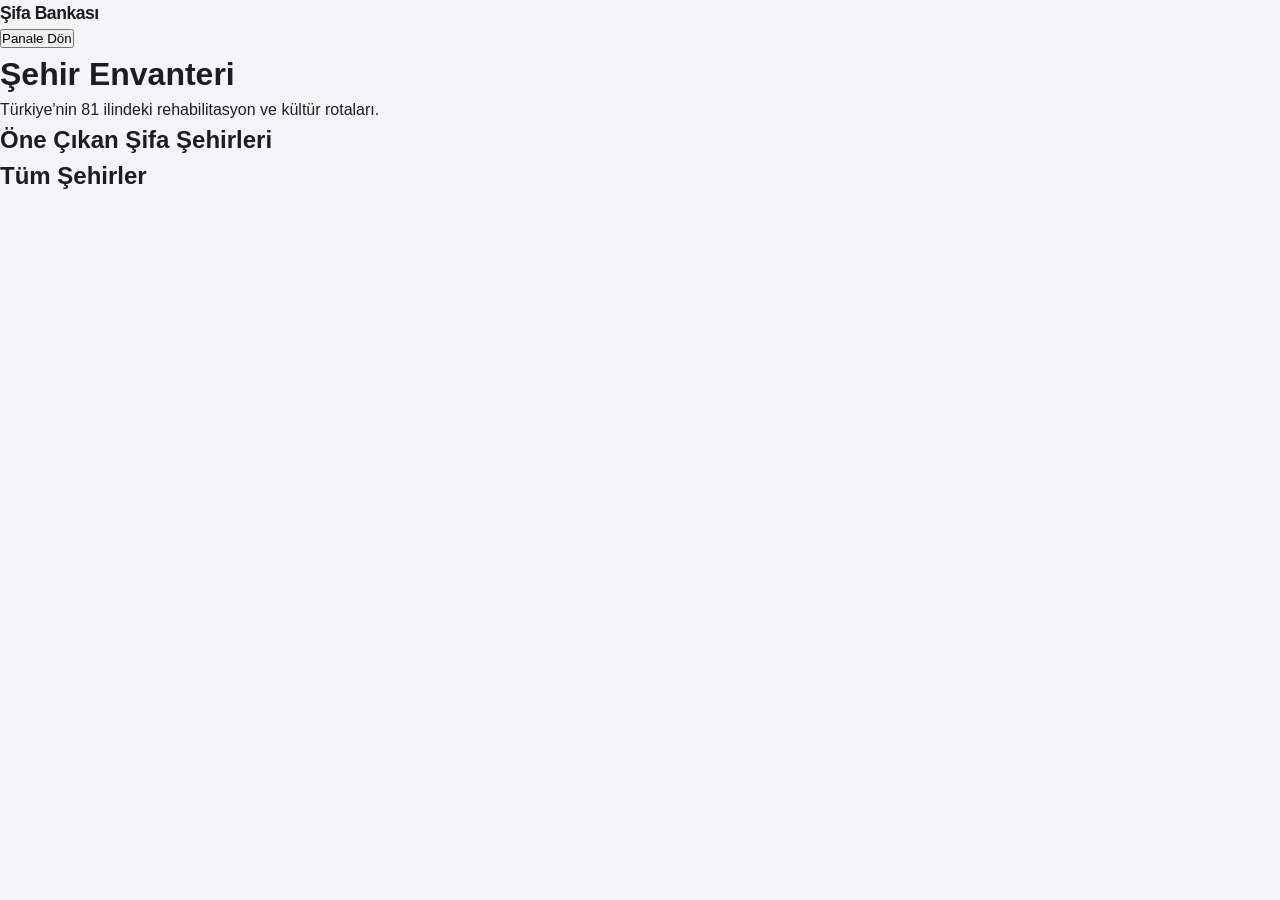
==== commit 486ce6d5: "Update rehber.html" ====
--- a/rehber.html
+++ b/rehber.html
@@ -3,72 +3,47 @@
 <head>
     <meta charset="UTF-8">
     <meta name="viewport" content="width=device-width, initial-scale=1.0">
-    <title>Şehir Şifa Rehberi | Sosyalfest 2026</title>
-    
-    <link rel="icon" type="image/png" href="logo.png">
-    
+    <title>Şehir Şifa Bankası | Envanter</title>
+    <link rel="stylesheet" href="rehber.css">
     <link href="https://fonts.googleapis.com/css2?family=Plus+Jakarta+Sans:wght@300;400;600;800&display=swap" rel="stylesheet">
-    
-    <link rel="stylesheet" href="rehber.css">
 </head>
 <body>
 
-    <div class="background-elements">
-        <div class="blob"></div>
-        <div class="blob"></div>
-    </div>
-
-    <div class="app-container">
-        <nav class="glass-nav">
-            <div class="nav-content">
-                <div class="nav-left" onclick="window.history.back()">
-                    <div class="logo-wrapper">
-                        <img src="logo.png" alt="Logo" class="main-logo">
-                    </div>
-                    <div class="brand-info">
-                        <span class="brand-name">Şifa Rehberi</span>
-                        <span class="sf-badge">SOSYALFEST</span>
-                    </div>
+    <div class="app-wrapper">
+        <nav class="nav-bar">
+            <div class="nav-container">
+                <div class="brand">
+                    <div class="brand-logo"></div> <span class="brand-name">Şifa Bankası</span>
                 </div>
-                
-                <div class="nav-right">
-                    <div class="lang-selector">
-                        <button class="lang-btn active">TR</button>
-                        <button class="lang-btn">EN</button>
-                    </div>
-                    <button class="accessibility-toggle" title="Erişilebilirlik Modu">
-                        <svg viewBox="0 0 24 24" width="20" height="20" fill="currentColor"><path d="M12 2c1.1 0 2 .9 2 2s-.9 2-2 2-2-.9-2-2 .9-2 2-2zm9 7h-6v13h-2v-6h-2v6H9V9H3V7h18v2z"/></svg>
-                    </button>
-                </div>
+                <button onclick="window.history.back()" class="btn-back">Panale Dön</button>
             </div>
         </nav>
 
-        <header class="hero">
-            <h1 class="hero-title">İyileşme Yolculuğunuzu <br><span>Tasarlayın.</span></h1>
-            <p class="hero-desc">Tedavi sonrası rehabilitasyon sürecinizi şehrin kültürel ve doğal şifasıyla birleştiren akıllı envanter.</p>
-            
-            <div class="search-container">
-                <div class="select-box">
-                    <select id="citySelector">
-                        <option value="" disabled selected>Şehir seçin...</option>
-                        </select>
-                </div>
-                <button id="searchBtn" class="search-btn">
-                    Sorgula
-                </button>
-            </div>
+        <header class="header">
+            <h1>Şehir Envanteri</h1>
+            <p>Türkiye'nin 81 ilindeki rehabilitasyon ve kültür rotaları.</p>
         </header>
 
-        <main id="mainGrid" class="cards-grid hidden">
-            </main>
+        <main class="content">
+            <section class="section-featured">
+                <h2 class="section-title">Öne Çıkan Şifa Şehirleri</h2>
+                <div id="featuredGrid" class="grid-featured">
+                    </div>
+            </section>
 
-        <section id="emptyView" class="empty-view">
-            <div class="empty-content">
-                <div class="orbit-icon">🧭</div>
-                <h3>Keşfetmeye Başlayın</h3>
-                <p>Analiz etmek istediğiniz şehri yukarıdan seçerek iyileşme rotalarını görüntüleyebilirsiniz.</p>
-            </div>
-        </section>
+            <section class="section-others">
+                <h2 class="section-title">Tüm Şehirler</h2>
+                <div id="otherCitiesList" class="city-list">
+                    </div>
+            </section>
+        </main>
+    </div>
+
+    <div id="detailOverlay" class="overlay hidden">
+        <div class="overlay-content">
+            <button class="close-overlay">Kapat</button>
+            <div id="overlayData"></div>
+        </div>
     </div>
 
     <script src="rehber.js"></script>
--- a/rehber.css
+++ b/rehber.css
@@ -1,257 +1,136 @@
-/* --- MODERN DEĞİŞKENLER & SIFIRLAMA --- */
 :root {
-    --primary: #0ea5e9;
-    --primary-dark: #0369a1;
-    --accent: #10b981;
-    --gold: #f59e0b;
-    --dark: #0f172a;
-    --slate: #64748b;
-    --glass: rgba(255, 255, 255, 0.75);
-    --glass-border: rgba(255, 255, 255, 0.4);
-    --font: 'Plus Jakarta Sans', sans-serif;
+    --primary: #0071e3; /* Apple Blue */
+    --accent: #34c759;
+    --dark: #1d1d1f;
+    --grey: #86868b;
+    --glass: rgba(255, 255, 255, 0.7);
+    --border: rgba(0, 0, 0, 0.1);
 }
 
-* {
-    margin: 0;
-    padding: 0;
-    box-sizing: border-box;
+* { margin: 0; padding: 0; box-sizing: border-box; }
+
+body {
+    font-family: 'Plus Jakarta Sans', sans-serif;
+    background-color: #f5f5f7;
+    color: var(--dark);
+    line-height: 1.5;
+    -webkit-font-smoothing: antialiased;
 }
 
-body {
-    font-family: var(--font);
-    background-color: #f0f4f8;
-    color: var(--dark);
-    overflow-x: hidden;
-    min-height: 100vh;
+/* Navigasyon */
+.glass-nav {
+    position: sticky;
+    top: 20px;
+    z-index: 1000;
+    margin: 0 20px;
 }
 
-/* --- CANLI ARKA PLAN (BLOB) --- */
-.background-elements {
-    position: fixed;
-    top: 0; left: 0;
-    width: 100%; height: 100%;
-    z-index: -1;
-    overflow: hidden;
-}
-
-.blob {
-    position: absolute;
-    width: 600px; height: 600px;
-    background: radial-gradient(circle, #bae6fd 0%, rgba(255,255,255,0) 70%);
-    filter: blur(80px);
-    border-radius: 50%;
-    animation: move 20s infinite alternate;
-}
-
-.blob:nth-child(2) {
-    background: radial-gradient(circle, #dcfce7 0%, rgba(255,255,255,0) 70%);
-    bottom: -100px; right: -100px;
-    animation-delay: -5s;
-}
-
-@keyframes move {
-    from { transform: translate(-10%, -10%); }
-    to { transform: translate(20%, 20%); }
-}
-
-/* --- GLASS NAVİGASYON --- */
-.glass-nav {
+.nav-content {
+    max-width: 1000px;
+    margin: 0 auto;
+    background: var(--glass);
+    backdrop-filter: blur(20px);
+    -webkit-backdrop-filter: blur(20px);
+    border: 1px solid var(--border);
+    border-radius: 20px;
+    padding: 12px 24px;
     display: flex;
     justify-content: space-between;
     align-items: center;
-    padding: 1rem 2rem;
-    margin-top: 1.5rem;
-    background: var(--glass);
-    backdrop-filter: blur(16px);
-    -webkit-backdrop-filter: blur(16px);
-    border: 1px solid var(--glass-border);
-    border-radius: 24px;
-    box-shadow: 0 8px 32px rgba(0, 0, 0, 0.05);
-    position: sticky;
-    top: 20px;
-    z-index: 1000;
 }
 
-.brand-identity { display: flex; align-items: center; gap: 12px; }
-.mini-logo { width: 40px; height: 40px; border-radius: 12px; }
-.brand-name { display: block; font-weight: 800; font-size: 1.1rem; color: var(--dark); }
-.brand-tagline { font-size: 0.7rem; color: var(--primary); font-weight: 600; text-transform: uppercase; }
+.nav-left { display: flex; align-items: center; gap: 15px; cursor: pointer; }
+.logo-wrapper { width: 42px; height: 42px; background: white; border-radius: 10px; display: flex; align-items: center; justify-content: center; box-shadow: 0 4px 12px rgba(0,0,0,0.05); }
+.main-logo { width: 30px; height: 30px; object-fit: contain; }
 
-/* --- HERO SECTION --- */
-.hero-header {
-    text-align: center;
-    padding: 6rem 1rem 4rem;
-    animation: fadeInUp 1s ease;
+.brand-name { display: block; font-weight: 800; font-size: 1.1rem; letter-spacing: -0.5px; }
+.sf-badge { background: var(--primary); color: white; font-size: 0.6rem; padding: 2px 8px; border-radius: 6px; font-weight: 900; }
+
+.nav-right { display: flex; align-items: center; gap: 15px; }
+.lang-selector { display: flex; background: rgba(0,0,0,0.05); border-radius: 10px; padding: 3px; }
+.lang-btn { border: none; background: none; font-size: 0.75rem; font-weight: 700; padding: 6px 12px; border-radius: 8px; cursor: pointer; color: var(--grey); }
+.lang-btn.active { background: white; color: var(--dark); box-shadow: 0 2px 6px rgba(0,0,0,0.1); }
+
+/* Hero Section */
+.hero { text-align: center; padding: 100px 20px 60px; max-width: 800px; margin: 0 auto; }
+.hero-title { font-size: 4rem; font-weight: 800; letter-spacing: -2px; line-height: 1.1; margin-bottom: 20px; }
+.hero-title span { color: var(--primary); }
+.hero-desc { color: var(--grey); font-size: 1.2rem; max-width: 550px; margin: 0 auto 40px; }
+
+/* Arama Alanı */
+.search-container {
+    display: flex;
+    background: white;
+    padding: 8px;
+    border-radius: 18px;
+    box-shadow: 0 20px 40px rgba(0,0,0,0.05);
+    max-width: 500px;
+    margin: 0 auto;
 }
 
-.gradient-text {
-    font-size: 3.5rem;
-    font-weight: 800;
-    background: linear-gradient(135deg, var(--dark) 30%, var(--primary));
-    -webkit-background-clip: text;
-    -webkit-text-fill-color: transparent;
-    margin-bottom: 1.5rem;
-    letter-spacing: -2px;
+.select-box { flex: 1; }
+#citySelector {
+    width: 100%; border: none; padding: 15px; font-family: inherit; font-size: 1rem; font-weight: 600; outline: none; background: transparent;
 }
 
-/* --- ARAMA MOTORU --- */
-.search-engine {
-    display: flex;
-    gap: 12px;
-    background: white;
-    padding: 10px;
-    border-radius: 24px;
-    box-shadow: 0 20px 40px rgba(0,0,0,0.08);
-    max-width: 600px;
-    margin: 2rem auto;
-    border: 1px solid #e2e8f0;
-}
-
-.select-wrapper { flex: 1; position: relative; }
-
-#citySelector {
-    width: 100%;
-    border: none;
-    padding: 15px 20px;
-    font-size: 1rem;
-    font-family: inherit;
-    font-weight: 600;
-    outline: none;
-    cursor: pointer;
-    background: transparent;
-}
-
-.btn-search {
+.search-btn {
     background: var(--dark);
     color: white;
     border: none;
-    padding: 0 25px;
-    border-radius: 18px;
-    font-weight: 700;
-    display: flex;
-    align-items: center;
-    gap: 10px;
-    cursor: pointer;
-    transition: 0.4s cubic-bezier(0.175, 0.885, 0.32, 1.275);
-}
-
-.btn-search:hover {
-    transform: scale(1.05);
-    background: var(--primary);
-}
-
-/* --- SONUÇ KARTLARI (GRID) --- */
-.results-grid {
-    display: grid;
-    grid-template-columns: repeat(auto-fit, minmax(340px, 1fr));
-    gap: 30px;
-    padding: 20px 0 100px;
-}
-
-.rota-card {
-    background: white;
-    border-radius: 32px;
-    overflow: hidden;
-    border: 1px solid #f1f5f9;
-    transition: all 0.5s cubic-bezier(0.4, 0, 0.2, 1);
-    position: relative;
-    box-shadow: 0 10px 20px rgba(0,0,0,0.02);
-}
-
-.rota-card:hover {
-    transform: translateY(-12px) scale(1.02);
-    box-shadow: 0 30px 60px rgba(0,0,0,0.12);
-}
-
-/* Kart Görsel ve Skor Alanı */
-.card-image-area {
-    height: 220px;
-    position: relative;
-    overflow: hidden;
-}
-
-.card-image-area img {
-    width: 100%; height: 100%;
-    object-fit: cover;
-    transition: 0.5s;
-}
-
-.rota-card:hover img { transform: scale(1.1); }
-
-.healing-score {
-    position: absolute;
-    bottom: 15px; right: 15px;
-    background: rgba(255, 255, 255, 0.95);
-    padding: 8px 15px;
-    border-radius: 16px;
-    text-align: center;
-    backdrop-filter: blur(4px);
-}
-
-.score-val { display: block; font-weight: 800; font-size: 1.2rem; color: var(--primary-dark); }
-.score-label { font-size: 0.6rem; font-weight: 700; color: var(--slate); text-transform: uppercase; }
-
-/* Kart İçerik */
-.card-content { padding: 25px; }
-
-.status-badge {
-    padding: 6px 12px;
-    border-radius: 10px;
-    font-size: 0.7rem;
-    font-weight: 800;
-    margin-right: 8px;
-}
-
-.accessibility-high { background: #dcfce7; color: #15803d; }
-.impact-high { background: #fffbeb; color: #b45309; }
-
-.cat-tag { color: var(--primary); font-size: 0.75rem; font-weight: 800; margin-bottom: 8px; }
-
-h3 { font-size: 1.4rem; margin-bottom: 12px; letter-spacing: -0.5px; }
-
-.card-metrics {
-    display: grid;
-    grid-template-columns: 1fr 1fr;
-    gap: 15px;
-    margin: 20px 0;
-    padding: 15px 0;
-    border-top: 1px solid #f1f5f9;
-}
-
-.metric small { display: block; color: var(--slate); font-size: 0.7rem; font-weight: 600; }
-.metric span { font-weight: 700; font-size: 0.9rem; }
-
-/* Butonlar */
-.card-actions { display: flex; gap: 10px; }
-
-.btn-details, .btn-route {
-    flex: 1;
-    padding: 12px;
+    padding: 0 30px;
     border-radius: 14px;
-    border: none;
     font-weight: 700;
     cursor: pointer;
     transition: 0.3s;
 }
 
-.btn-details { background: #f1f5f9; color: var(--dark); }
-.btn-route { background: var(--dark); color: white; }
+.search-btn:hover { background: var(--primary); transform: scale(1.02); }
 
-.btn-route:hover { background: var(--primary); }
+/* Grid & Cards */
+.cards-grid {
+    display: grid;
+    grid-template-columns: repeat(auto-fit, minmax(320px, 1fr));
+    gap: 30px;
+    max-width: 1100px;
+    margin: 40px auto;
+    padding: 0 20px 100px;
+}
 
-/* --- ANIMASYONLAR --- */
+.rota-card {
+    background: white;
+    border-radius: 28px;
+    overflow: hidden;
+    border: 1px solid rgba(0,0,0,0.05);
+    transition: 0.5s cubic-bezier(0.2, 0.8, 0.2, 1);
+}
+
+.rota-card:hover { transform: translateY(-10px); box-shadow: 0 30px 60px rgba(0,0,0,0.1); }
+
+.card-img-container { height: 200px; position: relative; }
+.card-img-container img { width: 100%; height: 100%; object-fit: cover; }
+
+.healing-badge {
+    position: absolute; top: 15px; right: 15px;
+    background: rgba(255,255,255,0.9);
+    backdrop-filter: blur(10px);
+    padding: 6px 12px; border-radius: 12px; font-weight: 800; color: var(--primary); font-size: 0.9rem;
+}
+
+.card-body { padding: 24px; }
+.category { color: var(--primary); font-size: 0.7rem; font-weight: 800; text-transform: uppercase; margin-bottom: 8px; display: block; }
+.card-body h3 { font-size: 1.5rem; margin-bottom: 12px; }
+.card-body p { color: var(--grey); font-size: 0.9rem; margin-bottom: 20px; line-height: 1.6; }
+
+.metrics { display: flex; border-top: 1px solid #f2f2f7; padding-top: 15px; gap: 20px; }
+.metric-item small { color: var(--grey); display: block; font-size: 0.7rem; }
+.metric-item span { font-weight: 700; font-size: 0.85rem; }
+
+.hidden { display: none !important; }
+
+/* Animasyonlar */
 @keyframes fadeInUp {
     from { opacity: 0; transform: translateY(30px); }
     to { opacity: 1; transform: translateY(0); }
 }
 
-.hidden { display: none !important; }
-
-/* Boş Durum (Empty State) */
-.empty-state {
-    text-align: center;
-    padding: 100px 20px;
-    animation: fadeInUp 0.8s ease;
-}
-
-.empty-icon { font-size: 4rem; margin-bottom: 20px; }
+.animate-in { animation: fadeInUp 0.6s ease forwards; }
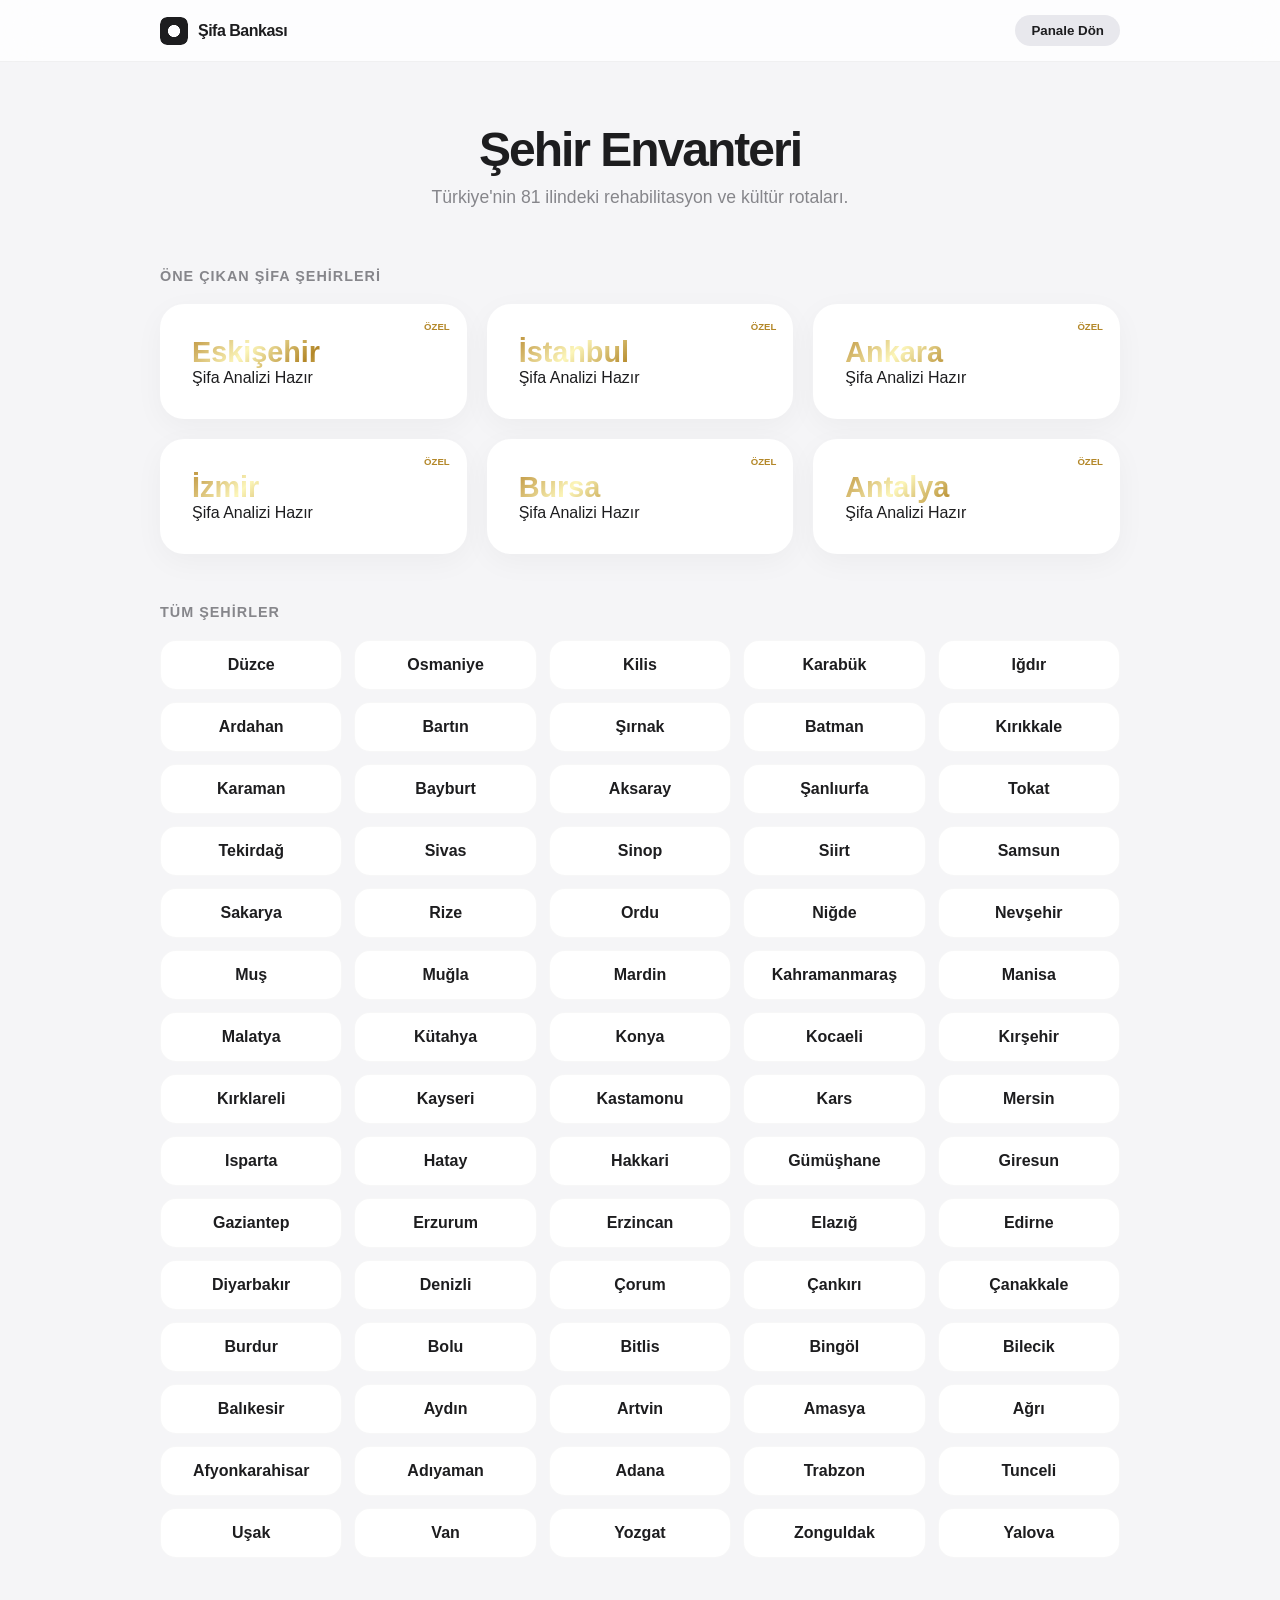
==== commit db6b4338: "Update rehber.html" ====
--- a/rehber.html
+++ b/rehber.html
@@ -1,6 +1,10 @@
 <!DOCTYPE html>
 <html lang="tr">
 <head>
+
+
+<link rel="icon" href="favicon.ico">
+    
     <meta charset="UTF-8">
     <meta name="viewport" content="width=device-width, initial-scale=1.0">
     <title>Şehir Şifa Bankası | Envanter</title>
--- a/rehber.css
+++ b/rehber.css
@@ -1,136 +1,133 @@
 :root {
-    --primary: #0071e3; /* Apple Blue */
-    --accent: #34c759;
-    --dark: #1d1d1f;
-    --grey: #86868b;
-    --glass: rgba(255, 255, 255, 0.7);
-    --border: rgba(0, 0, 0, 0.1);
+    --apple-bg: #f5f5f7;
+    --apple-text: #1d1d1f;
+    --apple-gray: #86868b;
+    --apple-blue: #0071e3;
+    --gold-gradient: linear-gradient(135deg, #bf953f, #fcf6ba, #b38728, #fbf5b7, #aa771c);
+    --card-shadow: 0 8px 30px rgba(0,0,0,0.04);
 }
 
 * { margin: 0; padding: 0; box-sizing: border-box; }
 
 body {
     font-family: 'Plus Jakarta Sans', sans-serif;
-    background-color: #f5f5f7;
-    color: var(--dark);
-    line-height: 1.5;
+    background-color: var(--apple-bg);
+    color: var(--apple-text);
     -webkit-font-smoothing: antialiased;
 }
 
-/* Navigasyon */
-.glass-nav {
+.nav-bar {
     position: sticky;
-    top: 20px;
-    z-index: 1000;
-    margin: 0 20px;
+    top: 0;
+    background: rgba(255, 255, 255, 0.8);
+    backdrop-filter: blur(20px);
+    z-index: 100;
+    border-bottom: 1px solid rgba(0,0,0,0.05);
 }
 
-.nav-content {
+.nav-container {
     max-width: 1000px;
     margin: 0 auto;
-    background: var(--glass);
-    backdrop-filter: blur(20px);
-    -webkit-backdrop-filter: blur(20px);
-    border: 1px solid var(--border);
-    border-radius: 20px;
-    padding: 12px 24px;
+    padding: 15px 20px;
     display: flex;
     justify-content: space-between;
     align-items: center;
 }
 
-.nav-left { display: flex; align-items: center; gap: 15px; cursor: pointer; }
-.logo-wrapper { width: 42px; height: 42px; background: white; border-radius: 10px; display: flex; align-items: center; justify-content: center; box-shadow: 0 4px 12px rgba(0,0,0,0.05); }
-.main-logo { width: 30px; height: 30px; object-fit: contain; }
+.brand { display: flex; align-items: center; gap: 10px; }
+.brand-logo { 
+    width: 28px; height: 28px; 
+    background: var(--apple-text); 
+    border-radius: 7px;
+    mask: radial-gradient(circle, transparent 30%, black 31%); /* Logo İkonu */
+}
+.brand-name { font-weight: 800; font-size: 1rem; letter-spacing: -0.5px; }
 
-.brand-name { display: block; font-weight: 800; font-size: 1.1rem; letter-spacing: -0.5px; }
-.sf-badge { background: var(--primary); color: white; font-size: 0.6rem; padding: 2px 8px; border-radius: 6px; font-weight: 900; }
-
-.nav-right { display: flex; align-items: center; gap: 15px; }
-.lang-selector { display: flex; background: rgba(0,0,0,0.05); border-radius: 10px; padding: 3px; }
-.lang-btn { border: none; background: none; font-size: 0.75rem; font-weight: 700; padding: 6px 12px; border-radius: 8px; cursor: pointer; color: var(--grey); }
-.lang-btn.active { background: white; color: var(--dark); box-shadow: 0 2px 6px rgba(0,0,0,0.1); }
-
-/* Hero Section */
-.hero { text-align: center; padding: 100px 20px 60px; max-width: 800px; margin: 0 auto; }
-.hero-title { font-size: 4rem; font-weight: 800; letter-spacing: -2px; line-height: 1.1; margin-bottom: 20px; }
-.hero-title span { color: var(--primary); }
-.hero-desc { color: var(--grey); font-size: 1.2rem; max-width: 550px; margin: 0 auto 40px; }
-
-/* Arama Alanı */
-.search-container {
-    display: flex;
-    background: white;
-    padding: 8px;
-    border-radius: 18px;
-    box-shadow: 0 20px 40px rgba(0,0,0,0.05);
-    max-width: 500px;
-    margin: 0 auto;
+.btn-back {
+    border: none; background: #e8e8ed; color: var(--apple-text);
+    padding: 8px 16px; border-radius: 20px; font-weight: 600; cursor: pointer; transition: 0.3s;
 }
 
-.select-box { flex: 1; }
-#citySelector {
-    width: 100%; border: none; padding: 15px; font-family: inherit; font-size: 1rem; font-weight: 600; outline: none; background: transparent;
+.btn-back:hover { background: #d2d2d7; }
+
+.header { text-align: center; padding: 60px 20px; }
+.header h1 { font-size: 3rem; font-weight: 800; letter-spacing: -2px; }
+.header p { color: var(--apple-gray); font-size: 1.1rem; margin-top: 10px; }
+
+.section-title { font-size: 0.9rem; text-transform: uppercase; letter-spacing: 1px; color: var(--apple-gray); margin-bottom: 20px; padding: 0 20px; max-width: 1000px; margin-inline: auto; }
+
+/* Gold Cards */
+.grid-featured {
+    display: grid;
+    grid-template-columns: repeat(auto-fit, minmax(280px, 1fr));
+    gap: 20px;
+    max-width: 1000px;
+    margin: 0 auto 50px;
+    padding: 0 20px;
 }
 
-.search-btn {
-    background: var(--dark);
-    color: white;
-    border: none;
-    padding: 0 30px;
-    border-radius: 14px;
-    font-weight: 700;
+.gold-card {
+    background: white;
+    padding: 30px;
+    border-radius: 24px;
+    box-shadow: var(--card-shadow);
     cursor: pointer;
-    transition: 0.3s;
+    transition: 0.4s cubic-bezier(0.4, 0, 0.2, 1);
+    border: 2px solid transparent;
+    position: relative;
 }
 
-.search-btn:hover { background: var(--primary); transform: scale(1.02); }
-
-/* Grid & Cards */
-.cards-grid {
-    display: grid;
-    grid-template-columns: repeat(auto-fit, minmax(320px, 1fr));
-    gap: 30px;
-    max-width: 1100px;
-    margin: 40px auto;
-    padding: 0 20px 100px;
+.gold-card:hover { transform: scale(1.03); border-color: #d4af37; }
+.gold-card::after {
+    content: "ÖZEL";
+    position: absolute; top: 15px; right: 15px;
+    font-size: 0.6rem; font-weight: 900; color: #b38728;
 }
 
-.rota-card {
-    background: white;
-    border-radius: 28px;
-    overflow: hidden;
-    border: 1px solid rgba(0,0,0,0.05);
-    transition: 0.5s cubic-bezier(0.2, 0.8, 0.2, 1);
+.gold-card h3 { font-size: 1.8rem; background: var(--gold-gradient); -webkit-background-clip: text; -webkit-text-fill-color: transparent; }
+
+/* City List */
+.city-list {
+    display: grid;
+    grid-template-columns: repeat(auto-fill, minmax(180px, 1fr));
+    gap: 12px;
+    max-width: 1000px;
+    margin: 0 auto 100px;
+    padding: 0 20px;
 }
 
-.rota-card:hover { transform: translateY(-10px); box-shadow: 0 30px 60px rgba(0,0,0,0.1); }
-
-.card-img-container { height: 200px; position: relative; }
-.card-img-container img { width: 100%; height: 100%; object-fit: cover; }
-
-.healing-badge {
-    position: absolute; top: 15px; right: 15px;
-    background: rgba(255,255,255,0.9);
-    backdrop-filter: blur(10px);
-    padding: 6px 12px; border-radius: 12px; font-weight: 800; color: var(--primary); font-size: 0.9rem;
+.city-item {
+    background: white;
+    padding: 15px;
+    border-radius: 16px;
+    text-align: center;
+    font-weight: 600;
+    cursor: pointer;
+    transition: 0.2s;
+    border: 1px solid rgba(0,0,0,0.03);
 }
 
-.card-body { padding: 24px; }
-.category { color: var(--primary); font-size: 0.7rem; font-weight: 800; text-transform: uppercase; margin-bottom: 8px; display: block; }
-.card-body h3 { font-size: 1.5rem; margin-bottom: 12px; }
-.card-body p { color: var(--grey); font-size: 0.9rem; margin-bottom: 20px; line-height: 1.6; }
+.city-item:hover { background: #f2f2f7; transform: translateY(-2px); }
 
-.metrics { display: flex; border-top: 1px solid #f2f2f7; padding-top: 15px; gap: 20px; }
-.metric-item small { color: var(--grey); display: block; font-size: 0.7rem; }
-.metric-item span { font-weight: 700; font-size: 0.85rem; }
+/* Overlay */
+.overlay {
+    position: fixed; top: 0; left: 0; width: 100%; height: 100%;
+    background: rgba(0,0,0,0.4); backdrop-filter: blur(15px);
+    display: flex; align-items: center; justify-content: center;
+    z-index: 1000; transition: 0.3s;
+}
+
+.overlay-content {
+    background: white; width: 90%; max-width: 600px; padding: 40px;
+    border-radius: 32px; position: relative;
+    animation: slideUp 0.5s cubic-bezier(0.16, 1, 0.3, 1);
+}
+
+@keyframes slideUp { from { transform: translateY(100px); opacity: 0; } to { transform: translateY(0); opacity: 1; } }
+
+.close-overlay {
+    position: absolute; top: 20px; right: 20px;
+    background: #f2f2f7; border: none; padding: 8px 15px; border-radius: 50px; cursor: pointer;
+}
 
 .hidden { display: none !important; }
-
-/* Animasyonlar */
-@keyframes fadeInUp {
-    from { opacity: 0; transform: translateY(30px); }
-    to { opacity: 1; transform: translateY(0); }
-}
-
-.animate-in { animation: fadeInUp 0.6s ease forwards; }
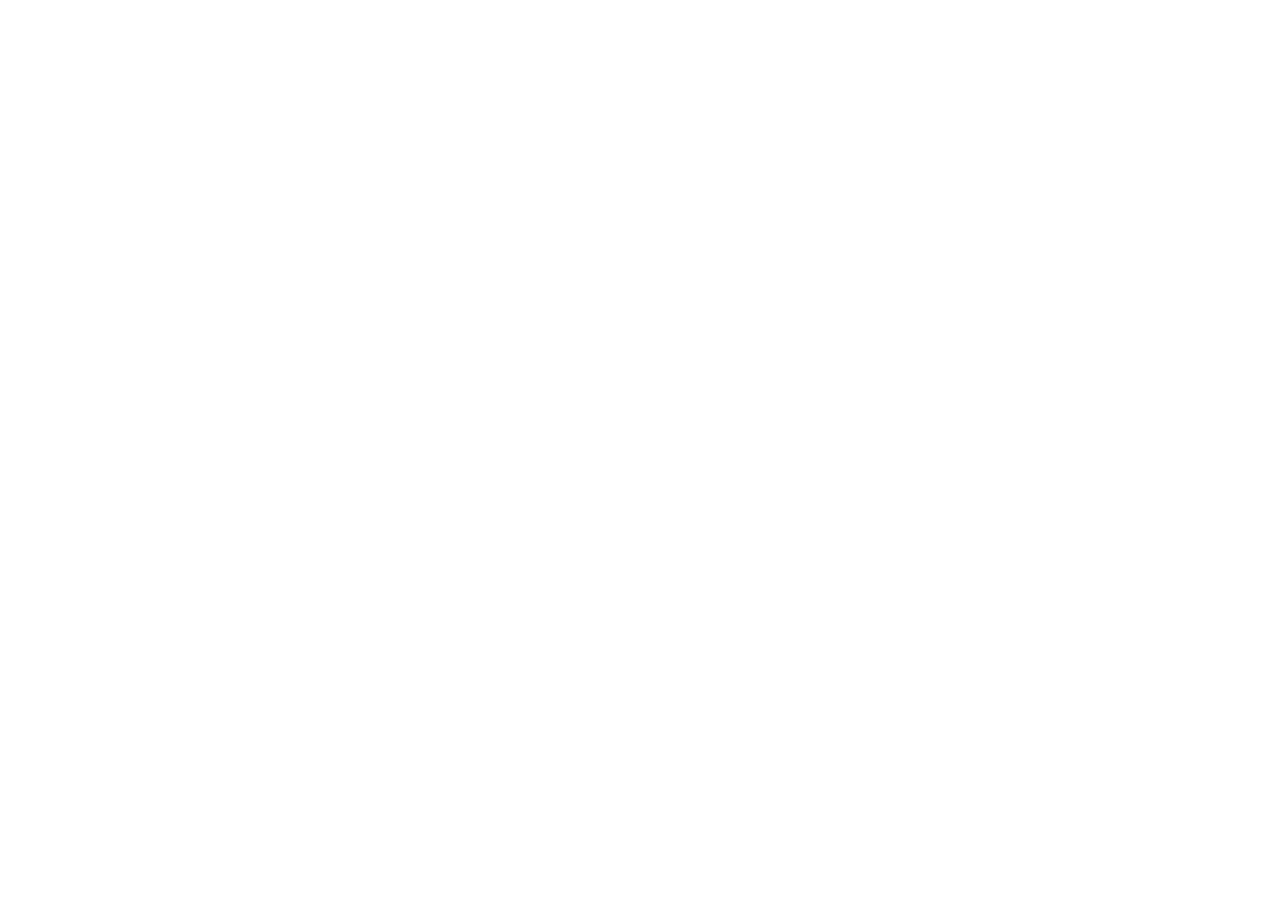
==== commit 6bfff949: "Update rehber.html" ====
--- a/rehber.html
+++ b/rehber.html
@@ -4,6 +4,16 @@
 
 
 <link rel="icon" href="favicon.ico">
+
+<!-- Google tag (gtag.js) -->
+<script async src="https://www.googletagmanager.com/gtag/js?id=G-RRF85RKH07"></script>
+<script>
+  window.dataLayer = window.dataLayer || [];
+  function gtag(){dataLayer.push(arguments);}
+  gtag('js', new Date());
+
+  gtag('config', 'G-RRF85RKH07');
+    
     
     <meta charset="UTF-8">
     <meta name="viewport" content="width=device-width, initial-scale=1.0">
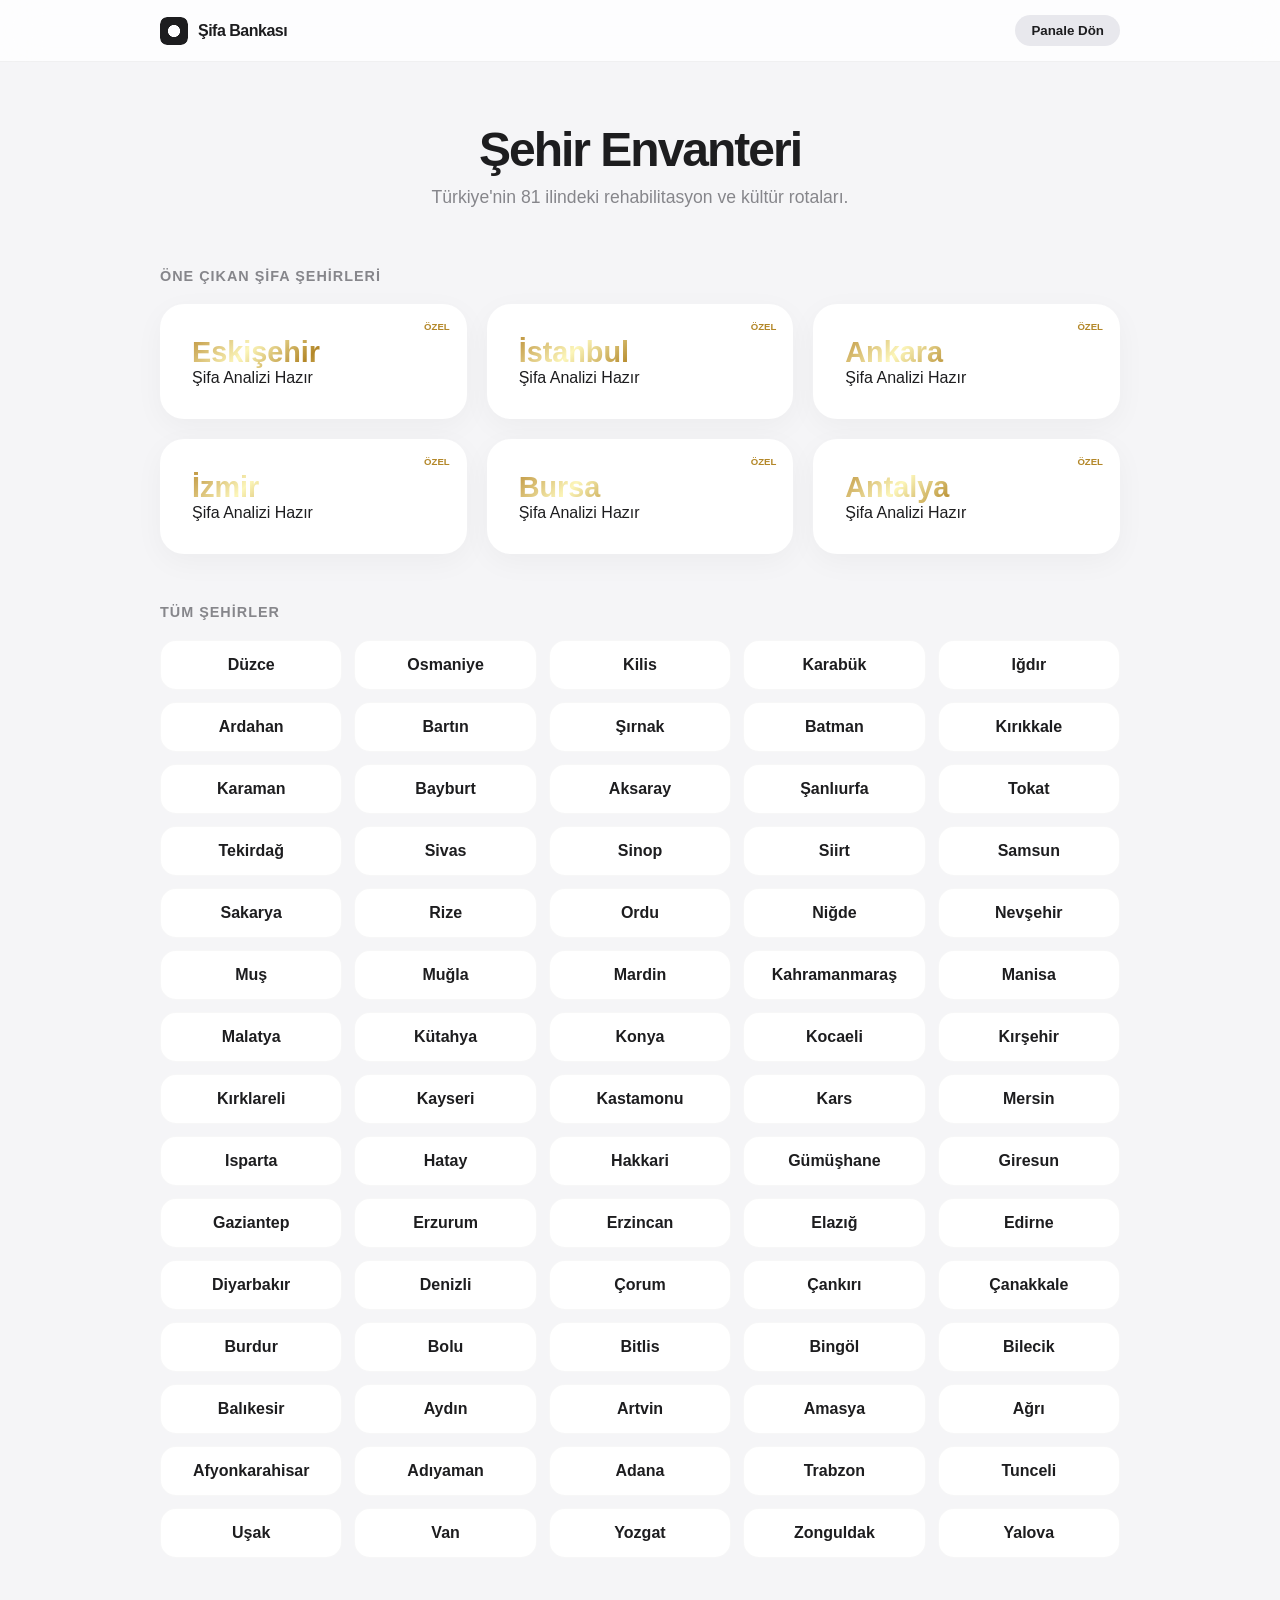
==== commit 78a50d20: "Update rehber.html" ====
--- a/rehber.html
+++ b/rehber.html
@@ -4,16 +4,6 @@
 
 
 <link rel="icon" href="favicon.ico">
-
-<!-- Google tag (gtag.js) -->
-<script async src="https://www.googletagmanager.com/gtag/js?id=G-RRF85RKH07"></script>
-<script>
-  window.dataLayer = window.dataLayer || [];
-  function gtag(){dataLayer.push(arguments);}
-  gtag('js', new Date());
-
-  gtag('config', 'G-RRF85RKH07');
-    
     
     <meta charset="UTF-8">
     <meta name="viewport" content="width=device-width, initial-scale=1.0">
